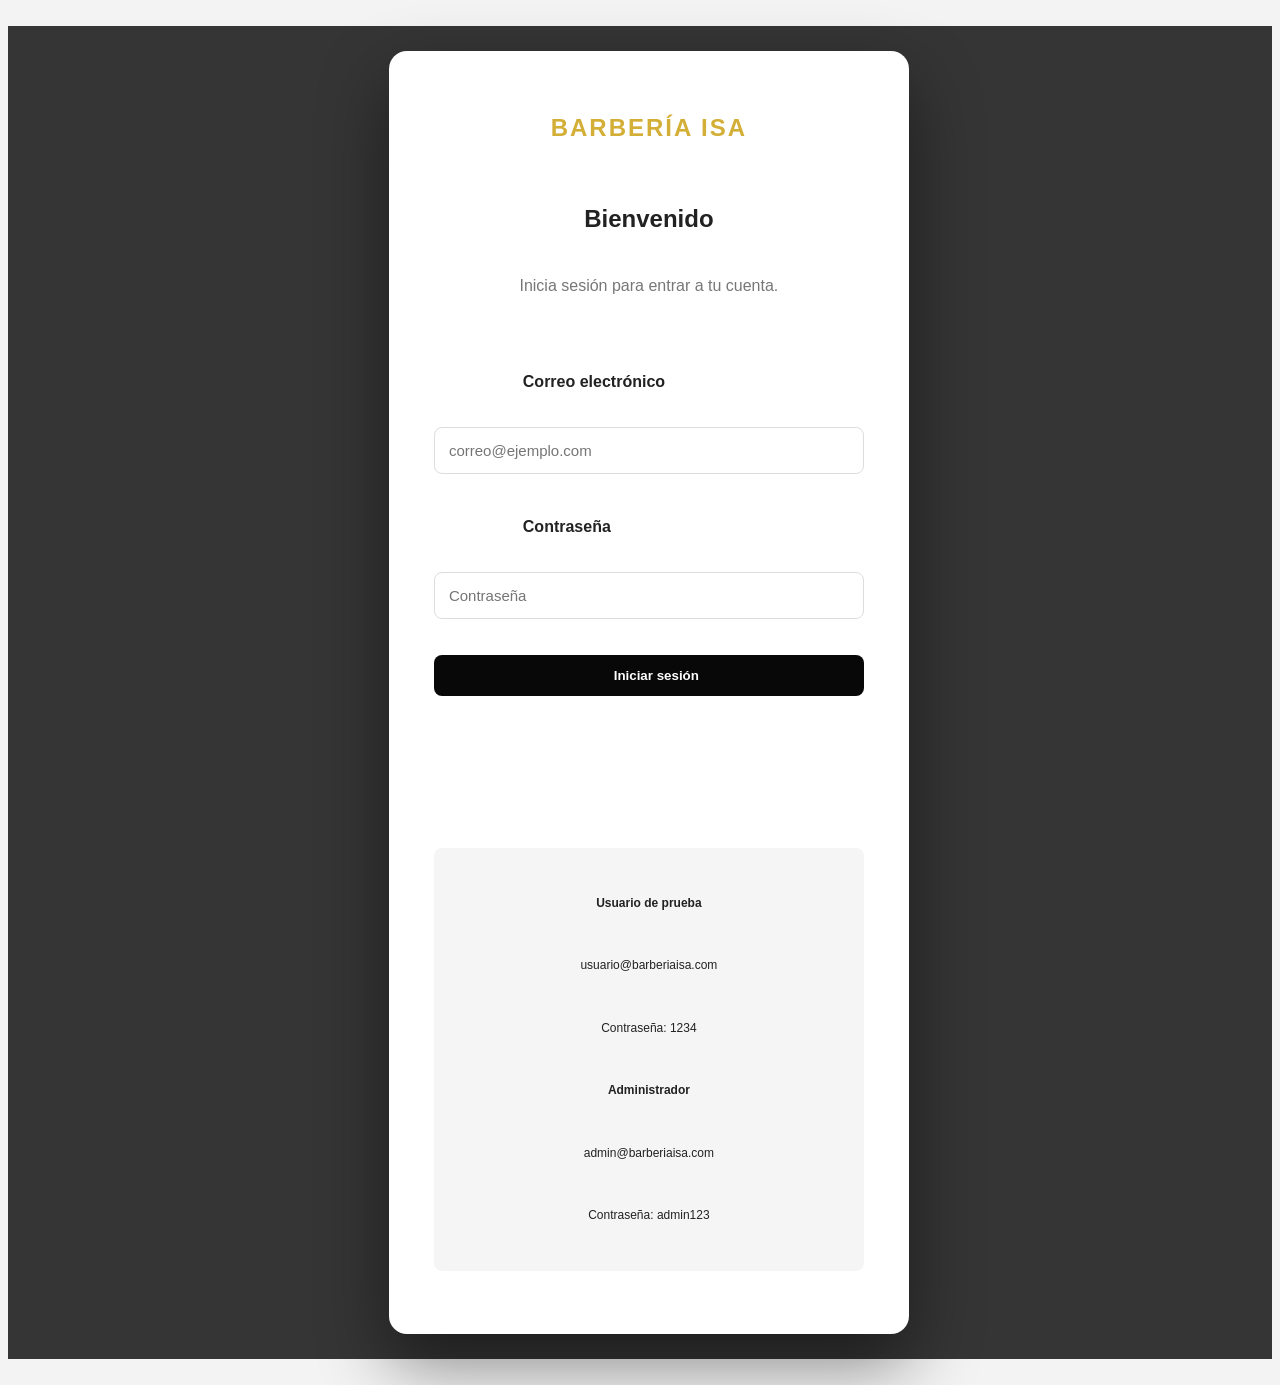
==== index.html @ 6cbc2462 "jala bien" ====
<!DOCTYPE html>

<html lang="es">

<head>

    <meta charset="UTF-8">

    <meta name="viewport" content="width=device-width, initial-scale=1.0">



    <!-- Fuentes elegantes de Google Fonts -->

    <link rel="preconnect" href="https://fonts.googleapis.com">

    <link rel="preconnect" href="https://fonts.gstatic.com" crossorigin>

    <link href="https://fonts.googleapis.com/css2?family=Cormorant+Garamond:wght@500;600;700&family=Montserrat:wght@400;500;600;700&display=swap" rel="stylesheet">



    <!-- Hoja de estilos -->

    <link rel="stylesheet" href="barberia.css">



    <title>Barbería Isa</title>

</head>



<body>



    <!-- =========================================================

         LOGIN

         Esta es la única pantalla visible antes de iniciar sesión.

         ========================================================= -->

    <section id="login" class="pantalla-login">



        <div class="login-box">



            <!-- Nombre de la barbería -->

            <div class="login-logo">BARBERÍA ISA</div>



            <h1>Bienvenido</h1>

            <p>Inicia sesión para entrar a tu cuenta.</p>



            <!-- Formulario utilizado por barber.js -->

            <form id="loginForm">



                <label for="loginCorreo">

                    Correo electrónico

                </label>



                <input

                    type="email"

                    id="loginCorreo"

                    placeholder="correo@ejemplo.com"

                    autocomplete="email"

                    required

                >



                <label for="loginPassword">

                    Contraseña

                </label>



                <input

                    type="password"

                    id="loginPassword"

                    placeholder="Contraseña"

                    autocomplete="current-password"

                    required

                >



                <button

                    type="submit"

                    class="btn-principal">

                    Iniciar sesión

                </button>



                <!-- Mensajes de error del login -->

                <p id="mensajeLogin" class="mensaje-login"></p>



            </form>



            <!-- Credenciales de demostración -->

            <div class="credenciales">



                <p><strong>Usuario de prueba</strong></p>

                <p>usuario@barberiaisa.com</p>

                <p>Contraseña: 1234</p>



                <p><strong>Administrador</strong></p>

                <p>admin@barberiaisa.com</p>

                <p>Contraseña: admin123</p>



            </div>



        </div>

    </section>





    <!-- =========================================================

         APLICACIÓN

         IMPORTANTE:

         Esta aplicación empieza oculta.

         barber.js decide qué interfaz mostrar.

         ========================================================= -->

    <div id="aplicacion" style="display:none;">





        <!-- =====================================================

             =====================================================

             INTERFAZ DEL USUARIO

             =====================================================

             Todo este bloque se oculta cuando entra el admin.

             ===================================================== -->

        <div id="interfazUsuario" style="display:none;">



            <!-- Menú exclusivo para usuarios -->

            <header class="header">



                <div class="logo">

                    <h1>Barbería <span>Isa</span></h1>

                </div>



                <!-- Botón del menú móvil -->

                <button

                    id="menuToggle"

                    class="menu-toggle"

                    type="button">

                    MENÚ

                </button>



                <nav id="menu">



                    <button

                        class="nav-btn"

                        data-pagina="inicio"

                        type="button">

                        Inicio

                    </button>



                    <button

                        class="nav-btn"

                        data-pagina="servicios"

                        type="button">

                        Servicios

                    </button>



                    <button

                        class="nav-btn"

                        data-pagina="barberos"

                        type="button">

                        Barberos

                    </button>



                    <button

                        class="nav-btn"

                        data-pagina="reservar"

                        type="button">

                        Reservar

                    </button>



                    <button

                        class="nav-btn"

                        data-pagina="misCitas"

                        type="button">

                        Mis citas

                    </button>



                    <button

                        class="nav-btn"

                        data-pagina="contacto"

                        type="button">

                        Contacto

                    </button>



                    <!-- Cierre de sesión del usuario -->

                    <button

                        id="cerrarSesion"

                        class="nav-btn cerrar"

                        type="button">

                        Cerrar sesión

                    </button>



                </nav>

            </header>





            <main>



                <!-- =================================================

                     INICIO DEL USUARIO

                     ================================================= -->

                <section

                    id="inicio"

                    class="pagina activa">



                    <div class="hero">



                        <div class="hero-text">



                            <p class="etiqueta">

                                BARBERÍA ISA

                            </p>



                            <h2>

                                Tu estilo.

                                <span>Tu esencia.</span>

                            </h2>



                            <p class="descripcion">

                                Descubre cortes modernos, clásicos y

                                servicios profesionales diseñados para ti.

                            </p>



                            <button

                                class="btn-principal"

                                data-pagina="servicios"

                                type="button">

                                Reservar mi cita

                            </button>



                        </div>





                        <div class="hero-image">



                            <img

                                src="https://images.unsplash.com/photo-1503951914875-452162b0f3f1?auto=format&fit=crop&w=900&q=80"

                                alt="Interior de Barbería Isa">



                        </div>



                    </div>





                    <!-- Beneficios -->

                    <div class="beneficios">



                        <article class="beneficio">

                            <h3>Profesionales</h3>

                            <p>

                                Barberos especializados en diferentes estilos.

                            </p>

                        </article>



                        <article class="beneficio">

                            <h3>Calidad</h3>

                            <p>

                                Atención cuidada en cada detalle.

                            </p>

                        </article>



                        <article class="beneficio">

                            <h3>Reserva fácil</h3>

                            <p>

                                Agenda tu cita en pocos pasos.

                            </p>

                        </article>



                    </div>





                    <!-- Promoción -->

                    <div class="banner">



                        <div>

                            <p class="etiqueta">

                                PROMOCIÓN

                            </p>



                            <h2>

                                Tu décimo corte es gratis

                            </h2>



                            <p>

                                Acumula tus visitas y recibe una recompensa.

                            </p>

                        </div>



                        <button

                            class="btn-dorado"

                            data-pagina="servicios"

                            type="button">

                            Ver servicios

                        </button>



                    </div>



                </section>





                <!-- =================================================

                     SERVICIOS DEL USUARIO

                     ================================================= -->

                <section

                    id="servicios"

                    class="pagina">



                    <div class="titulo-seccion">



                        <p class="etiqueta">

                            NUESTROS SERVICIOS

                        </p>



                        <h2>

                            Elige tu <span>servicio</span>

                        </h2>



                        <p>

                            Selecciona el servicio que deseas reservar.

                        </p>



                    </div>





                    <!-- El JS puede agregar servicios nuevos aquí -->

                    <div

                        id="serviciosUsuario"

                        class="servicios-grid">



                        <!-- Servicio inicial -->

                        <article class="servicio-card">



                            <img

                                src="https://images.unsplash.com/photo-1599351431202-1e0f0137899a?auto=format&fit=crop&w=700&q=80"

                                alt="Corte tradicional">



                            <div class="servicio-info">



                                <p class="categoria">

                                    CORTE

                                </p>



                                <h3>

                                    Corte tradicional

                                </h3>



                                <p>

                                    Corte clásico, moderno y personalizado.

                                </p>



                                <div class="servicio-bottom">



                                    <strong>

                                        $150 MXN

                                    </strong>



                                    <button

                                        class="elegir-servicio"

                                        data-servicio="Corte tradicional"

                                        data-precio="150"

                                        type="button">

                                        Elegir

                                    </button>



                                </div>



                            </div>

                        </article>





                        <!-- Servicio inicial 2 -->

                        <article class="servicio-card">



                            <img

                                src="https://images.unsplash.com/photo-1622286342621-4bd786c2447c?auto=format&fit=crop&w=700&q=80"

                                alt="Corte y barba">



                            <div class="servicio-info">



                                <p class="categoria">

                                    COMBO

                                </p>



                                <h3>

                                    Corte + barba

                                </h3>



                                <p>

                                    Corte de cabello acompañado de arreglo de barba.

                                </p>



                                <div class="servicio-bottom">



                                    <strong>

                                        $220 MXN

                                    </strong>



                                    <button

                                        class="elegir-servicio"

                                        data-servicio="Corte + barba"

                                        data-precio="220"

                                        type="button">

                                        Elegir

                                    </button>



                                </div>



                            </div>

                        </article>





                        <!-- Servicio inicial 3 -->

                        <article class="servicio-card">



                            <img

                                src="https://images.unsplash.com/photo-1621605815971-fbc98d665033?auto=format&fit=crop&w=700&q=80"

                                alt="Arreglo de barba">



                            <div class="servicio-info">



                                <p class="categoria">

                                    BARBA

                                </p>



                                <h3>

                                    Arreglo de barba

                                </h3>



                                <p>

                                    Perfilado y cuidado de barba profesional.

                                </p>



                                <div class="servicio-bottom">



                                    <strong>

                                        $100 MXN

                                    </strong>



                                    <button

                                        class="elegir-servicio"

                                        data-servicio="Arreglo de barba"

                                        data-precio="100"

                                        type="button">

                                        Elegir

                                    </button>



                                </div>



                            </div>

                        </article>



                    </div>



                </section>





                <!-- =================================================

                     BARBEROS DEL USUARIO

                     ================================================= -->

                <section

                    id="barberos"

                    class="pagina">



                    <div class="titulo-seccion">



                        <p class="etiqueta">

                            NUESTRO EQUIPO

                        </p>



                        <h2>

                            Conoce a nuestros <span>barberos</span>

                        </h2>



                        <p>

                            Selecciona un barbero para tu próxima cita.

                        </p>



                    </div>



                    <!-- barber.js genera las tarjetas -->

                    <div

                        id="barberosUsuario"

                        class="servicios-grid">

                    </div>



                </section>





                <!-- =================================================

                     RESERVAR

                     ================================================= -->

                <section

                    id="reservar"

                    class="pagina">



                    <div class="titulo-seccion">



                        <p class="etiqueta">

                            RESERVACIÓN

                        </p>



                        <h2>

                            Agenda tu <span>cita</span>

                        </h2>



                        <p>

                            Selecciona fecha y hora para tu cita.

                        </p>



                    </div>





                    <div class="reserva-contenedor">



                        <!-- Resumen de selección -->

                        <div class="resumen-reserva">



                            <h3>

                                Resumen de tu cita

                            </h3>



                            <p>

                                <strong>Servicio:</strong>

                                <span id="resumenServicio">

                                    No seleccionado

                                </span>

                            </p>



                            <p>

                                <strong>Precio:</strong>

                                $<span id="resumenPrecio">0</span> MXN

                            </p>



                            <p>

                                <strong>Barbero:</strong>

                                <span id="resumenBarbero">

                                    No seleccionado

                                </span>

                            </p>



                        </div>





                        <!-- Formulario de reserva -->

                        <form

                            id="reservaForm"

                            class="formulario formulario-reserva">



                            <div class="campo-formulario">



                                <label for="fechaCita">

                                    Fecha de la cita

                                </label>



                                <!-- El navegador muestra un calendario -->

                                <input

                                    type="date"

                                    id="fechaCita"

                                    required>



                            </div>





                            <div class="campo-formulario">



                                <label for="horaCita">

                                    Hora de la cita

                                </label>



                                <input

                                    type="time"

                                    id="horaCita"

                                    required>



                            </div>





                            <button

                                type="submit"

                                class="btn-principal">

                                Confirmar cita

                            </button>



                        </form>



                    </div>



                </section>





                <!-- =================================================

                     MIS CITAS

                     ================================================= -->

                <section

                    id="misCitas"

                    class="pagina">



                    <div class="titulo-seccion">



                        <p class="etiqueta">

                            MIS RESERVACIONES

                        </p>



                        <h2>

                            Mis <span>citas</span>

                        </h2>



                        <p>

                            Aquí puedes consultar tus reservaciones.

                        </p>



                    </div>



                    <div id="listaCitasUsuario">

                        <!-- Las citas se crean con JavaScript -->

                    </div>



                </section>





                <!-- =================================================

                     CONTACTO

                     ================================================= -->

                <section

                    id="contacto"

                    class="pagina">



                    <div class="titulo-seccion">



                        <p class="etiqueta">

                            CONTACTO

                        </p>



                        <h2>

                            Estamos para <span>ayudarte</span>

                        </h2>



                    </div>





                    <div class="contacto-contenedor">



                        <div class="contacto-info">



                            <h3>

                                Barbería Isa

                            </h3>



                            <p>

                                Atención profesional y personalizada.

                            </p>



                            <p>

                                Horario: lunes a sábado, 9:00 a 20:00.

                            </p>



                        </div>





                        <!-- Formulario de contacto -->

                        <form

                            id="contactoForm"

                            class="formulario">



                            <label for="nombreContacto">

                                Nombre

                            </label>



                            <input

                                type="text"

                                id="nombreContacto"

                                required>





                            <label for="correoContacto">

                                Correo electrónico

                            </label>



                            <input

                                type="email"

                                id="correoContacto"

                                required>





                            <label for="mensajeContacto">

                                Mensaje

                            </label>



                            <textarea

                                id="mensajeContacto"

                                rows="5"

                                required></textarea>





                            <button

                                type="submit"

                                class="btn-principal">

                                Enviar mensaje

                            </button>



                        </form>



                    </div>



                </section>



            </main>





            <!-- Pie de página del usuario -->

            <footer>

                <p>Barbería Isa</p>

                <p>Todos los derechos reservados.</p>

            </footer>



        </div>

        <!-- FIN DE INTERFAZ USUARIO -->





        <!-- =====================================================

             =====================================================

             INTERFAZ DEL ADMINISTRADOR

             =====================================================

             ESTA ES OTRA INTERFAZ COMPLETAMENTE SEPARADA.

             No contiene Inicio, Servicios de usuario, Reservar,

             Mis citas ni Contacto.

             ===================================================== -->

        <div

            id="interfazAdmin"

            style="display:none;">



            <!-- Encabezado exclusivo del administrador -->

            <header class="header admin-header">



                <div class="logo">



                    <h1>

                        Barbería <span>Isa</span>

                    </h1>



                    <small>

                        PANEL ADMINISTRATIVO

                    </small>



                </div>





                <!-- Menú exclusivo del admin -->

                <nav id="menuAdmin">



                    <button

                        class="nav-btn"

                        data-pagina="admin"

                        type="button">

                        Panel

                    </button>



                    <button

                        class="nav-btn"

                        data-pagina="adminCitas"

                        type="button">

                        Citas

                    </button>



                    <button

                        class="nav-btn"

                        data-pagina="adminServicios"

                        type="button">

                        Servicios

                    </button>



                    <button

                        class="nav-btn"

                        data-pagina="adminBarberos"

                        type="button">

                        Barberos

                    </button>



                    <button

                        class="nav-btn"

                        data-pagina="adminInventario"

                        type="button">

                        Inventario

                    </button>



                    <button

                        id="cerrarSesionAdmin"

                        class="nav-btn cerrar"

                        type="button">

                        Cerrar sesión

                    </button>



                </nav>



            </header>





            <main>



                <!-- =================================================

                     PANEL PRINCIPAL ADMIN

                     ================================================= -->

                <section

                    id="admin"

                    class="pagina activa pagina-admin">



                    <div class="titulo-seccion">



                        <p class="etiqueta">

                            ADMINISTRADOR

                        </p>



                        <h2>

                            Panel de <span>control</span>

                        </h2>



                        <p>

                            Administra toda la barbería desde un solo lugar.

                        </p>



                    </div>





                    <!-- Estadísticas -->

                    <div class="beneficios">



                        <article class="beneficio">

                            <h3>Citas</h3>

                            <p id="totalCitas">0</p>

                        </article>



                        <article class="beneficio">

                            <h3>Barberos</h3>

                            <p id="totalBarberos">0</p>

                        </article>



                        <article class="beneficio">

                            <h3>Productos</h3>

                            <p id="totalProductos">0</p>

                        </article>



                        <article class="beneficio">

                            <h3>Servicios</h3>

                            <p id="totalServicios">0</p>

                        </article>



                    </div>



                </section>





                <!-- =================================================

                     CALENDARIO Y CITAS ADMIN

                     ================================================= -->

                <section

                    id="adminCitas"

                    class="pagina pagina-admin">



                    <div class="titulo-seccion">



                        <p class="etiqueta">

                            ADMINISTRADOR

                        </p>



                        <h2>

                            Calendario de <span>citas</span>

                        </h2>



                        <p>

                            Consulta y administra las reservaciones.

                        </p>



                    </div>





                    <!-- Calendario -->

                    <div class="admin-card calendario-card">



                        <div class="calendario-header">



                            <button

                                id="mesAnterior"

                                class="admin-action"

                                type="button">

                                Anterior

                            </button>



                            <h3 id="tituloCalendario">

                                Calendario

                            </h3>



                            <button

                                id="mesSiguiente"

                                class="admin-action"

                                type="button">

                                Siguiente

                            </button>



                        </div>



                        <!-- barber.js construye los días -->

                        <div

                            id="calendarioAdmin"

                            class="calendario-grid">

                        </div>



                    </div>





                    <!-- Tabla de citas -->

                    <div class="admin-card">



                        <h3>

                            Lista de citas

                        </h3>



                        <div id="tablaCitas">

                            <!-- JavaScript genera la tabla -->

                        </div>



                    </div>



                </section>





                <!-- =================================================

                     SERVICIOS Y PRECIOS ADMIN

                     ================================================= -->

                <section

                    id="adminServicios"

                    class="pagina pagina-admin">



                    <div class="titulo-seccion">



                        <p class="etiqueta">

                            ADMINISTRADOR

                        </p>



                        <h2>

                            Gestionar <span>servicios</span>

                        </h2>



                        <p>

                            Agrega servicios y cambia sus precios.

                        </p>



                    </div>





                    <!-- Formulario para crear servicio -->

                    <div class="admin-card">



                        <h3>

                            Agregar nuevo servicio

                        </h3>



                        <form

                            id="agregarServicio"

                            class="formulario">



                            <div class="campo-formulario">



                                <label for="nombreServicio">

                                    Nombre del servicio

                                </label>



                                <input

                                    type="text"

                                    id="nombreServicio"

                                    placeholder="Ej. Corte premium"

                                    required>



                            </div>





                            <div class="campo-formulario">



                                <label for="categoriaServicio">

                                    Categoría

                                </label>



                                <input

                                    type="text"

                                    id="categoriaServicio"

                                    placeholder="Ej. Corte"

                                    required>



                            </div>





                            <div class="campo-formulario">



                                <label for="precioServicio">

                                    Precio en MXN

                                </label>



                                <input

                                    type="number"

                                    id="precioServicio"

                                    min="0"

                                    step="1"

                                    placeholder="150"

                                    required>



                            </div>





                            <div class="campo-formulario">



                                <label for="descripcionServicio">

                                    Descripción

                                </label>



                                <textarea

                                    id="descripcionServicio"

                                    rows="4"

                                    placeholder="Descripción del servicio..."

                                    required></textarea>



                            </div>





                            <button

                                type="submit"

                                class="btn-principal">

                                Agregar servicio

                            </button>



                        </form>



                    </div>





                    <!-- Lista editable de servicios -->

                    <div class="admin-card">



                        <h3>

                            Servicios actuales

                        </h3>



                        <div id="listaServiciosAdmin">

                            <!-- JS muestra editar precio y eliminar -->

                        </div>



                    </div>



                </section>





                <!-- =================================================

                     BARBEROS ADMIN

                     ================================================= -->

                <section

                    id="adminBarberos"

                    class="pagina pagina-admin">



                    <div class="titulo-seccion">



                        <p class="etiqueta">

                            ADMINISTRADOR

                        </p>



                        <h2>

                            Gestionar <span>barberos</span>

                        </h2>



                    </div>





                    <div class="admin-card">



                        <h3>

                            Agregar barbero

                        </h3>



                        <form

                            id="agregarBarbero"

                            class="formulario">



                            <div class="campo-formulario">



                                <label for="nombreBarbero">

                                    Nombre

                                </label>



                                <input

                                    type="text"

                                    id="nombreBarbero"

                                    placeholder="Nombre del barbero"

                                    required>



                            </div>





                            <div class="campo-formulario">



                                <label for="especialidadBarbero">

                                    Especialidad

                                </label>



                                <input

                                    type="text"

                                    id="especialidadBarbero"

                                    placeholder="Ej. Fade y barba"

                                    required>



                            </div>





                            <button

                                type="submit"

                                class="btn-principal">

                                Agregar barbero

                            </button>



                        </form>



                    </div>





                    <div class="admin-card">



                        <h3>

                            Barberos actuales

                        </h3>



                        <div id="listaBarberosAdmin">

                            <!-- JS genera los barberos -->

                        </div>



                    </div>



                </section>





                <!-- =================================================

                     INVENTARIO ADMIN

                     ================================================= -->

                <section

                    id="adminInventario"

                    class="pagina pagina-admin">



                    <div class="titulo-seccion">



                        <p class="etiqueta">

                            ADMINISTRADOR

                        </p>



                        <h2>

                            Gestionar <span>inventario</span>

                        </h2>



                    </div>





                    <div class="admin-card">



                        <h3>

                            Agregar producto

                        </h3>



                        <form

                            id="agregarProducto"

                            class="formulario">



                            <div class="campo-formulario">



                                <label for="nombreProducto">

                                    Nombre del producto

                                </label>



                                <input

                                    type="text"

                                    id="nombreProducto"

                                    placeholder="Ej. Cera para cabello"

                                    required>



                            </div>





                            <div class="campo-formulario">



                                <label for="cantidadProducto">

                                    Cantidad

                                </label>



                                <input

                                    type="number"

                                    id="cantidadProducto"

                                    min="1"

                                    placeholder="10"

                                    required>



                            </div>





                            <button

                                type="submit"

                                class="btn-principal">

                                Agregar producto

                            </button>



                        </form>



                    </div>





                    <div class="admin-card">



                        <h3>

                            Inventario actual

                        </h3>



                        <div id="inventario">

                            <!-- JS genera los productos -->

                        </div>



                    </div>



                </section>



            </main>





            <!-- Pie de página exclusivo del admin -->

            <footer>

                <p>Barbería Isa | Panel administrativo</p>

            </footer>



        </div>

        <!-- FIN DE INTERFAZ ADMIN -->



    </div>





    <!-- =========================================================

         JAVASCRIPT

         Se carga al final para que todos los elementos existan.

         ========================================================= -->

    <script src="barber.js"></script>



</body>

</html>
---- barberia.css ----
```css
/* =========================================================
   CONFIGURACIÓN GENERAL
   ========================================================= */

/* Hace que todos los elementos respeten correctamente su tamaño */
* {
    box-sizing: border-box;
    margin: 0;
    padding: 0;
}

/* Variables que contienen los colores principales */
:root {
    --negro: #080808;
    --negro2: #151515;
    --dorado: #d4af37;
    --dorado-claro: #f0cf65;
    --blanco: #ffffff;
    --gris: #777777;
    --fondo: #f3f3f3;
    --verde: #218838;
    --rojo: #c82333;
}

/* Permite desplazamiento suave */
html {
    scroll-behavior: smooth;
}

/* Configuración general de la página */
body {
    font-family: Arial, sans-serif;
    background: var(--fondo);
    color: #222222;
    min-height: 100vh;
}


/* =========================================================
   LOGIN
   ========================================================= */

/* Ocupa toda la pantalla */
.pantalla-login {
    min-height: 100vh;

    display: flex;
    align-items: center;
    justify-content: center;

    padding: 25px;

    background:
        linear-gradient(
            rgba(0, 0, 0, .78),
            rgba(0, 0, 0, .78)
        ),
        url("https://images.unsplash.com/photo-1503951914875-452162b0f3f1?auto=format&fit=crop&w=1600&q=80");

    background-size: cover;
    background-position: center;
}

/* Tarjeta del formulario */
.login-box {
    width: 100%;
    max-width: 430px;

    background: #ffffff;

    padding: 45px;

    border-radius: 18px;

    text-align: center;

    box-shadow: 0 30px 70px rgba(0, 0, 0, .45);

    animation: aparecer .5s ease;
}

/* Nombre dentro del login */
.login-logo {
    color: var(--dorado);

    font-size: 24px;

    font-weight: bold;

    letter-spacing: 2px;

    margin-bottom: 25px;
}

/* Título del login */
.login-box h1 {
    margin-bottom: 10px;
}

/* Texto secundario */
.login-box > p {
    color: var(--gris);

    margin-bottom: 25px;
}

/* Formulario del login */
.login-box form {
    display: flex;

    flex-direction: column;

    text-align: left;

    gap: 9px;
}

/* Etiquetas */
.login-box label {
    font-weight: bold;

    margin-top: 8px;
}

/* Campos de texto */
.login-box input {
    padding: 14px;

    border: 1px solid #dddddd;

    border-radius: 8px;

    outline: none;

    font-size: 15px;
}

/* Campo seleccionado */
.login-box input:focus {
    border-color: var(--dorado);

    box-shadow: 0 0 0 3px rgba(212, 175, 55, .12);
}

/* Mensaje de error */
.mensaje-login {
    min-height: 20px;

    color: var(--rojo);

    text-align: center;

    margin-top: 10px;
}

/* Datos de prueba */
.credenciales {
    margin-top: 25px;

    padding: 15px;

    background: #f5f5f5;

    border-radius: 8px;

    font-size: 12px;

    line-height: 1.6;
}


/* =========================================================
   APLICACIÓN
   ========================================================= */

/* Oculta toda la aplicación mientras no haya sesión */
#aplicacion {
    display: none;
}


/* =========================================================
   ENCABEZADO
   ========================================================= */

/* Encabezado principal */
.header {
    background: rgba(8, 8, 8, .97);

    color: white;

    padding: 18px 6%;

    display: flex;

    align-items: center;

    justify-content: space-between;

    position: sticky;

    top: 0;

    z-index: 1000;

    box-shadow: 0 5px 25px rgba(0, 0, 0, .25);
}

/* Nombre de la barbería */
.logo h1 {
    font-size: 22px;
}

/* Color dorado del nombre */
.logo span {
    color: var(--dorado);
}

/* Menú */
nav {
    display: flex;

    gap: 5px;
}

/* Botones del menú */
.nav-btn {
    border: none;

    background: transparent;

    color: white;

    padding: 10px 15px;

    border-radius: 7px;

    cursor: pointer;

    transition: .3s;
}

/* Efecto de los botones */
.nav-btn:hover,
.nav-btn.activo {
    color: var(--dorado);

    background: rgba(212, 175, 55, .12);
}

/* Botón cerrar sesión */
.nav-btn.cerrar {
    color: #ff7777;
}

/* Botón para celulares */
.menu-toggle {
    display: none;

    background: transparent;

    border: 1px solid #555555;

    color: white;

    padding: 8px 12px;

    cursor: pointer;

    border-radius: 6px;
}


/* =========================================================
   CONTENIDO
   ========================================================= */

/* Contenedor principal */
main {
    width: 100%;

    max-width: 1250px;

    margin: auto;

    padding: 45px 25px;

    min-height: calc(100vh - 100px);
}

/* Secciones */
.pagina {
    display: none;

    background: white;

    padding: 50px;

    border-radius: 20px;

    box-shadow: 0 10px 40px rgba(0, 0, 0, .07);
}

/* Sección actualmente visible */
.pagina.activa {
    display: block;

    animation: aparecer .45s ease;
}

/* Animación de entrada */
@keyframes aparecer {

    from {
        opacity: 0;

        transform: translateY(15px);
    }

    to {
        opacity: 1;

        transform: translateY(0);
    }
}


/* =========================================================
   HERO
   ========================================================= */

/* Zona principal */
.hero {
    min-height: 500px;

    display: grid;

    grid-template-columns: 1fr 1fr;

    align-items: center;

    gap: 50px;
}

/* Texto pequeño */
.etiqueta {
    color: var(--dorado);

    letter-spacing: 3px;

    font-size: 12px;

    font-weight: bold;

    margin-bottom: 15px;
}

/* Título principal */
.hero h2 {
    font-size: clamp(45px, 6vw, 75px);

    line-height: .95;

    margin-bottom: 25px;
}

/* Texto dorado */
.hero h2 span,
.titulo-seccion span,
.admin-header span {
    color: var(--dorado);
}

/* Descripción */
.descripcion {
    color: var(--gris);

    max-width: 550px;

    line-height: 1.8;

    margin-bottom: 30px;
}

/* Imagen */
.hero-image {
    height: 420px;

    border-radius: 20px;

    overflow: hidden;

    box-shadow: 0 25px 50px rgba(0, 0, 0, .25);
}

/* Imagen interna */
.hero-image img {
    width: 100%;

    height: 100%;

    object-fit: cover;

    transition: .6s;
}

/* Animación de imagen */
.hero-image:hover img {
    transform: scale(1.06);
}


/* =========================================================
   BOTONES
   ========================================================= */

/* Estilo general */
.btn-principal,
.btn-dorado {
    border: none;

    padding: 13px 22px;

    border-radius: 8px;

    cursor: pointer;

    font-weight: bold;

    transition: .3s;
}

/* Botón negro */
.btn-principal {
    background: var(--negro);

    color: white;
}

/* Efecto del botón negro */
.btn-principal:hover {
    background: var(--dorado);

    color: #111111;

    transform: translateY(-3px);
}

/* Botón dorado */
.btn-dorado {
    background: var(--dorado);

    color: #111111;
}

/* Efecto del botón dorado */
.btn-dorado:hover {
    background: var(--dorado-claro);

    transform: translateY(-3px);
}


/* =========================================================
   BENEFICIOS
   ========================================================= */

/* Grid de beneficios */
.beneficios {
    display: grid;

    grid-template-columns: repeat(3, 1fr);

    gap: 20px;

    margin-top: 35px;
}

/* Tarjeta */
.beneficio {
    padding: 25px;

    background: #f8f8f8;

    border-radius: 15px;

    transition: .3s;
}

/* Animación */
.beneficio:hover {
    transform: translateY(-8px);

    box-shadow: 0 15px 35px rgba(0, 0, 0, .08);
}

/* Título */
.beneficio h3 {
    margin-bottom: 10px;
}

/* Texto */
.beneficio p {
    color: var(--gris);

    line-height: 1.5;
}


/* =========================================================
   BANNER
   ========================================================= */

/* Promoción */
.banner {
    margin-top: 35px;

    padding: 30px;

    border-radius: 15px;

    background: var(--negro);

    color: white;

    display: flex;

    align-items: center;

    justify-content: space-between;

    gap: 20px;
}

/* Texto del banner */
.banner p:last-child {
    color: #aaaaaa;

    margin-top: 8px;
}


/* =========================================================
   TÍTULOS
   ========================================================= */

/* Encabezado de secciones */
.titulo-seccion {
    text-align: center;

    margin-bottom: 40px;
}

/* Título */
.titulo-seccion h2 {
    font-size: 45px;

    margin-bottom: 12px;
}

/* Descripción */
.titulo-seccion p:last-child {
    color: var(--gris);
}


/* =========================================================
   SERVICIOS
   ========================================================= */

/* Grid de servicios */
.servicios-grid {
    display: grid;

    grid-template-columns: repeat(3, 1fr);

    gap: 25px;
}

/* Tarjeta de servicio */
.servicio-card {
    background: white;

    border: 1px solid #e5e5e5;

    border-radius: 15px;

    overflow: hidden;

    transition: .3s;
}

/* Efecto al pasar el mouse */
.servicio-card:hover {
    transform: translateY(-10px);

    box-shadow: 0 20px 45px rgba(0, 0, 0, .12);

    border-color: var(--dorado);
}

/* Imagen */
.servicio-card img {
    width: 100%;

    height: 220px;

    object-fit: cover;
}

/* Información */
.servicio-info {
    padding: 25px;
}

/* Categoría */
.categoria {
    color: var(--dorado);

    font-size: 11px;

    font-weight: bold;

    letter-spacing: 2px;
}

/* Título */
.servicio-info h3 {
    margin: 10px 0;
}

/* Descripción */
.servicio-info p {
    color: var(--gris);

    line-height: 1.5;

    min-height: 50px;
}

/* Precio y botón */
.servicio-bottom {
    margin-top: 20px;

    display: flex;

    justify-content: space-between;

    align-items: center;
}

/* Precio */
.servicio-bottom strong {
    font-size: 24px;
}

/* Botón */
.servicio-bottom button,
.barbero-card button {
    border: none;

    background: var(--negro);

    color: white;

    padding: 10px 16px;

    border-radius: 7px;

    cursor: pointer;

    transition: .3s;
}

/* Efecto */
.servicio-bottom button:hover,
.barbero-card button:hover {
    background: var(--dorado);

    color: #111111;
}


/* =========================================================
   BARBEROS
   ========================================================= */

/* Contenedor de barberos */
.barberos-grid {
    display: grid;

    grid-template-columns: repeat(3, 1fr);

    gap: 25px;
}

/* Tarjeta */
.barbero-card {
    text-align: center;

    background: #f8f8f8;

    padding-bottom: 25px;

    border-radius: 15px;

    overflow: hidden;

    transition: .3s;
}

/* Animación */
.barbero-card:hover {
    transform: translateY(-8px);

    box-shadow: 0 15px 35px rgba(0, 0, 0, .1);
}

/* Imagen */
.barbero-card img {
    width: 100%;

    height: 280px;

    object-fit: cover;
}

/* Nombre */
.barbero-card h3 {
    margin: 20px 0 8px;
}

/* Descripción */
.barbero-card p {
    color: var(--gris);

    padding: 0 15px 20px;
}


/* =========================================================
   RESERVA
   ========================================================= */

/* Contenedor */
.reserva-box {
    max-width: 800px;

    margin: auto;

    display: grid;

    grid-template-columns: 1fr 1fr;

    gap: 30px;
}

/* Resumen */
.resumen-reserva {
    background: var(--negro);

    color: white;

    padding: 30px;

    border-radius: 15px;
}

/* Título */
.resumen-reserva h3 {
    color: var(--dorado);

    margin-bottom: 25px;
}

/* Datos */
.resumen-reserva p {
    margin: 18px 0;

    color: #cccccc;
}

/* Datos seleccionados */
.resumen-reserva strong {
    color: white;
}

/* Formulario */
.reserva-box form {
    display: flex;

    flex-direction: column;

    gap: 10px;
}

/* Campos */
.reserva-box input,
.reserva-box select {
    padding: 14px;

    border: 1px solid #dddddd;

    border-radius: 8px;

    outline: none;
}


/* =========================================================
   CITAS
   ========================================================= */

/* Tarjeta de cita */
.cita-card {
    padding: 20px;

    border: 1px solid #dddddd;

    border-left: 5px solid var(--dorado);

    border-radius: 10px;

    margin-bottom: 15px;

    display: flex;

    justify-content: space-between;

    align-items: center;

    gap: 20px;
}

/* Estado */
.estado {
    padding: 6px 10px;

    border-radius: 20px;

    font-size: 12px;

    background: #fff1bd;

    color: #765d00;
}


/* =========================================================
   CONTACTO
   ========================================================= */

/* Distribución */
.contacto-grid {
    display: grid;

    grid-template-columns: 1fr 1fr;

    gap: 40px;
}

/* Información */
.contacto-info {
    background: var(--negro);

    color: white;

    padding: 35px;

    border-radius: 15px;
}

/* Título */
.contacto-info h3 {
    color: var(--dorado);

    font-size: 28px;

    margin-bottom: 25px;
}

/* Datos */
.contacto-info p {
    margin: 18px 0;

    color: #cccccc;
}

/* Formulario */
.contacto-grid form {
    display: flex;

    flex-direction: column;

    gap: 10px;
}

/* Campos */
.contacto-grid input,
.contacto-grid textarea {
    padding: 14px;

    border: 1px solid #dddddd;

    border-radius: 8px;

    font-family: inherit;

    outline: none;
}

/* Área de mensaje */
.contacto-grid textarea {
    min-height: 150px;

    resize: vertical;
}


/* =========================================================
   ADMINISTRADOR
   ========================================================= */

/* Encabezado */
.admin-header {
    margin-bottom: 30px;
}

/* Título */
.admin-header h2 {
    font-size: 40px;
}

/* Estadísticas */
.stats {
    display: grid;

    grid-template-columns: repeat(4, 1fr);

    gap: 20px;

    margin-bottom: 35px;
}

/* Tarjeta de estadística */
.stat {
    padding: 25px;

    background: var(--negro);

    color: white;

    border-radius: 15px;
}

/* Número */
.stat strong {
    display: block;

    font-size: 35px;

    color: var(--dorado);

    margin-bottom: 8px;
}

/* Texto */
.stat p {
    color: #aaaaaa;
}

/* Sección */
.admin-section {
    padding: 25px;

    border: 1px solid #dddddd;

    border-radius: 15px;

    margin-bottom: 25px;
}

/* Encabezado */
.admin-title {
    display: flex;

    align-items: center;

    justify-content: space-between;

    margin-bottom: 20px;
}

/* Tabla */
.admin-table {
    width: 100%;

    border-collapse: collapse;
}

/* Celdas */
.admin-table th,
.admin-table td {
    padding: 13px;

    border-bottom: 1px solid #dddddd;

    text-align: left;
}

/* Encabezados */
.admin-table th {
    background: #f5f5f5;
}

/* Botones */
.admin-action {
    border: none;

    padding: 7px 10px;

    border-radius: 5px;

    cursor: pointer;
}

/* Confirmar */
.confirmar {
    background: var(--verde);

    color: white;
}

/* Cancelar */
.cancelar {
    background: var(--rojo);

    color: white;
}

/* Producto */
.producto {
    display: flex;

    justify-content: space-between;

    align-items: center;

    padding: 15px;

    border-bottom: 1px solid #dddddd;
}

/* Precio */
.producto strong {
    color: var(--dorado);
}


/* =========================================================
   FOOTER
   ========================================================= */

footer {
    text-align: center;

    padding: 35px;

    background: var(--negro);

    color: white;
}

/* Título */
footer h3 {
    margin-bottom: 8px;
}

/* Color dorado */
footer h3 span {
    color: var(--dorado);
}

/* Texto */
footer p {
    color: #aaaaaa;

    margin-bottom: 12px;
}


/* =========================================================
   RESPONSIVE
   ========================================================= */

@media (max-width: 850px) {

    /* Permite que el encabezado se adapte */
    .header {
        flex-wrap: wrap;
    }

    /* Muestra el botón del menú */
    .menu-toggle {
        display: block;
    }

    /* Oculta el menú inicialmente */
    nav {
        display: none;

        width: 100%;

        flex-direction: column;

        margin-top: 15px;
    }

    /* Muestra el menú cuando se activa */
    nav.mostrar {
        display: flex;
    }

    /* Cambia las columnas a una sola */
    .hero,
    .reserva-box,
    .contacto-grid {
        grid-template-columns: 1fr;
    }

    /* Cambia los grids a una columna */
    .beneficios,
    .servicios-grid,
    .barberos-grid {
        grid-template-columns: 1fr;
    }

    /* Reduce el tamaño de las estadísticas */
    .stats {
        grid-template-columns: repeat(2, 1fr);
    }

    /* Cambia el banner */
    .banner {
        flex-direction: column;

        text-align: center;
    }

    /* Reduce el espacio */
    .pagina {
        padding: 30px 20px;
    }

    /* Reduce la imagen */
    .hero-image {
        height: 300px;
    }
}


/* Ajustes para celulares pequeños */
@media (max-width: 500px) {

    /* Una estadística por fila */
    .stats {
        grid-template-columns: 1fr;
    }

    /* Reduce el formulario */
    .login-box {
        padding: 30px 20px;
    }

    /* Reduce títulos */
    .titulo-seccion h2 {
        font-size: 35px;
    }
}
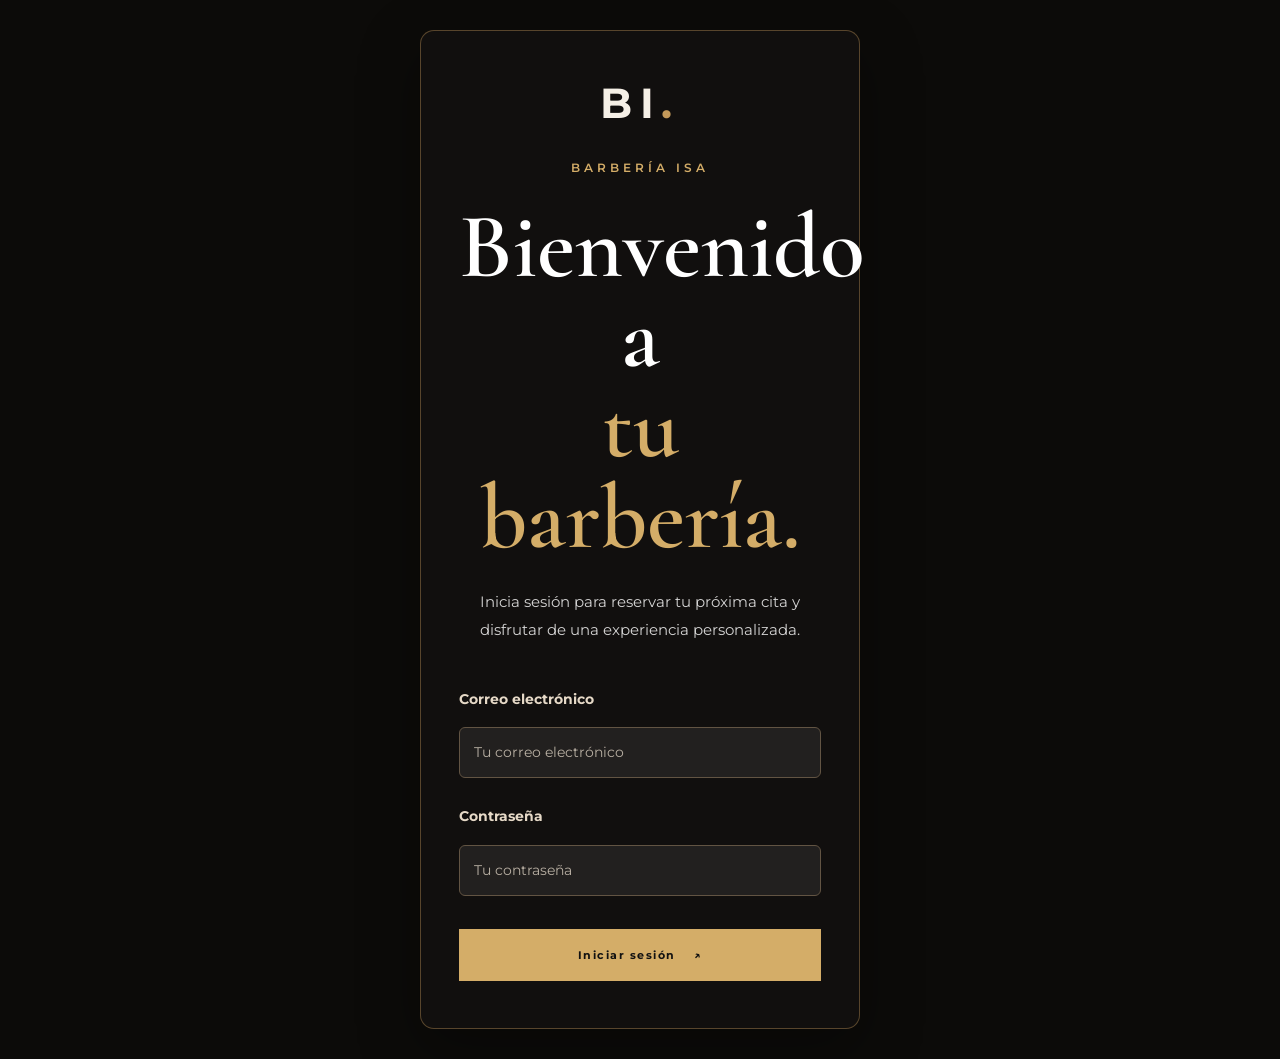
==== commit 6fa36b4d: "barberia isa" ====
--- a/index.html
+++ b/index.html
@@ -4,2441 +4,1491 @@
 
 <head>
 
-    <meta charset="UTF-8">
-
-    <meta name="viewport" content="width=device-width, initial-scale=1.0">
-
-
-
-    <!-- Fuentes elegantes de Google Fonts -->
-
-    <link rel="preconnect" href="https://fonts.googleapis.com">
-
-    <link rel="preconnect" href="https://fonts.gstatic.com" crossorigin>
-
-    <link href="https://fonts.googleapis.com/css2?family=Cormorant+Garamond:wght@500;600;700&family=Montserrat:wght@400;500;600;700&display=swap" rel="stylesheet">
-
-
-
-    <!-- Hoja de estilos -->
-
-    <link rel="stylesheet" href="barberia.css">
-
-
-
-    <title>Barbería Isa</title>
+    <meta charset="UTF-8">
+
+    <meta name="viewport" content="width=device-width, initial-scale=1.0">
+
+    <link rel="preconnect" href="https://fonts.googleapis.com">
+
+    <link rel="preconnect" href="https://fonts.gstatic.com" crossorigin>
+
+    <link href="https://fonts.googleapis.com/css2?family=Cormorant+Garamond:wght@500;600;700&family=Montserrat:wght@400;500;600;700&display=swap" rel="stylesheet">
+
+    <link rel="stylesheet" href="barberia.css">
+
+    <title>Barbería Isa</title>
 
 </head>
 
-
-
 <body>
 
-
-
-    <!-- =========================================================
-
-         LOGIN
-
-         Esta es la única pantalla visible antes de iniciar sesión.
-
-         ========================================================= -->
-
-    <section id="login" class="pantalla-login">
-
-
-
-        <div class="login-box">
-
-
-
-            <!-- Nombre de la barbería -->
-
-            <div class="login-logo">BARBERÍA ISA</div>
-
-
-
-            <h1>Bienvenido</h1>
-
-            <p>Inicia sesión para entrar a tu cuenta.</p>
-
-
-
-            <!-- Formulario utilizado por barber.js -->
-
-            <form id="loginForm">
-
-
-
-                <label for="loginCorreo">
-
-                    Correo electrónico
-
-                </label>
-
-
-
-                <input
-
-                    type="email"
-
-                    id="loginCorreo"
-
-                    placeholder="correo@ejemplo.com"
-
-                    autocomplete="email"
-
-                    required
-
-                >
-
-
-
-                <label for="loginPassword">
-
-                    Contraseña
-
-                </label>
-
-
-
-                <input
-
-                    type="password"
-
-                    id="loginPassword"
-
-                    placeholder="Contraseña"
-
-                    autocomplete="current-password"
-
-                    required
-
-                >
-
-
-
-                <button
-
-                    type="submit"
-
-                    class="btn-principal">
-
-                    Iniciar sesión
-
-                </button>
-
-
-
-                <!-- Mensajes de error del login -->
-
-                <p id="mensajeLogin" class="mensaje-login"></p>
-
-
-
-            </form>
-
-
-
-            <!-- Credenciales de demostración -->
-
-            <div class="credenciales">
-
-
-
-                <p><strong>Usuario de prueba</strong></p>
-
-                <p>usuario@barberiaisa.com</p>
-
-                <p>Contraseña: 1234</p>
-
-
-
-                <p><strong>Administrador</strong></p>
-
-                <p>admin@barberiaisa.com</p>
-
-                <p>Contraseña: admin123</p>
-
-
-
-            </div>
-
-
-
-        </div>
-
-    </section>
-
-
-
-
-
-    <!-- =========================================================
-
-         APLICACIÓN
-
-         IMPORTANTE:
-
-         Esta aplicación empieza oculta.
-
-         barber.js decide qué interfaz mostrar.
-
-         ========================================================= -->
-
-    <div id="aplicacion" style="display:none;">
-
-
-
-
-
-        <!-- =====================================================
-
-             =====================================================
-
-             INTERFAZ DEL USUARIO
-
-             =====================================================
-
-             Todo este bloque se oculta cuando entra el admin.
-
-             ===================================================== -->
-
-        <div id="interfazUsuario" style="display:none;">
-
-
-
-            <!-- Menú exclusivo para usuarios -->
-
-            <header class="header">
-
-
-
-                <div class="logo">
-
-                    <h1>Barbería <span>Isa</span></h1>
-
-                </div>
-
-
-
-                <!-- Botón del menú móvil -->
-
-                <button
-
-                    id="menuToggle"
-
-                    class="menu-toggle"
-
-                    type="button">
-
-                    MENÚ
-
-                </button>
-
-
-
-                <nav id="menu">
-
-
-
-                    <button
-
-                        class="nav-btn"
-
-                        data-pagina="inicio"
-
-                        type="button">
-
-                        Inicio
-
-                    </button>
-
-
-
-                    <button
-
-                        class="nav-btn"
-
-                        data-pagina="servicios"
-
-                        type="button">
-
-                        Servicios
-
-                    </button>
-
-
-
-                    <button
-
-                        class="nav-btn"
-
-                        data-pagina="barberos"
-
-                        type="button">
-
-                        Barberos
-
-                    </button>
-
-
-
-                    <button
-
-                        class="nav-btn"
-
-                        data-pagina="reservar"
-
-                        type="button">
-
-                        Reservar
-
-                    </button>
-
-
-
-                    <button
-
-                        class="nav-btn"
-
-                        data-pagina="misCitas"
-
-                        type="button">
-
-                        Mis citas
-
-                    </button>
-
-
-
-                    <button
-
-                        class="nav-btn"
-
-                        data-pagina="contacto"
-
-                        type="button">
-
-                        Contacto
-
-                    </button>
-
-
-
-                    <!-- Cierre de sesión del usuario -->
-
-                    <button
-
-                        id="cerrarSesion"
-
-                        class="nav-btn cerrar"
-
-                        type="button">
-
-                        Cerrar sesión
-
-                    </button>
-
-
-
-                </nav>
-
-            </header>
-
-
-
-
-
-            <main>
-
-
-
-                <!-- =================================================
-
-                     INICIO DEL USUARIO
-
-                     ================================================= -->
-
-                <section
-
-                    id="inicio"
-
-                    class="pagina activa">
-
-
-
-                    <div class="hero">
-
-
-
-                        <div class="hero-text">
-
-
-
-                            <p class="etiqueta">
-
-                                BARBERÍA ISA
-
-                            </p>
-
-
-
-                            <h2>
-
-                                Tu estilo.
-
-                                <span>Tu esencia.</span>
-
-                            </h2>
-
-
-
-                            <p class="descripcion">
-
-                                Descubre cortes modernos, clásicos y
-
-                                servicios profesionales diseñados para ti.
-
-                            </p>
-
-
-
-                            <button
-
-                                class="btn-principal"
-
-                                data-pagina="servicios"
-
-                                type="button">
-
-                                Reservar mi cita
-
-                            </button>
-
-
-
-                        </div>
-
-
-
-
-
-                        <div class="hero-image">
-
-
-
-                            <img
-
-                                src="https://images.unsplash.com/photo-1503951914875-452162b0f3f1?auto=format&fit=crop&w=900&q=80"
-
-                                alt="Interior de Barbería Isa">
-
-
-
-                        </div>
-
-
-
-                    </div>
-
-
-
-
-
-                    <!-- Beneficios -->
-
-                    <div class="beneficios">
-
-
-
-                        <article class="beneficio">
-
-                            <h3>Profesionales</h3>
-
-                            <p>
-
-                                Barberos especializados en diferentes estilos.
-
-                            </p>
-
-                        </article>
-
-
-
-                        <article class="beneficio">
-
-                            <h3>Calidad</h3>
-
-                            <p>
-
-                                Atención cuidada en cada detalle.
-
-                            </p>
-
-                        </article>
-
-
-
-                        <article class="beneficio">
-
-                            <h3>Reserva fácil</h3>
-
-                            <p>
-
-                                Agenda tu cita en pocos pasos.
-
-                            </p>
-
-                        </article>
-
-
-
-                    </div>
-
-
-
-
-
-                    <!-- Promoción -->
-
-                    <div class="banner">
-
-
-
-                        <div>
-
-                            <p class="etiqueta">
-
-                                PROMOCIÓN
-
-                            </p>
-
-
-
-                            <h2>
-
-                                Tu décimo corte es gratis
-
-                            </h2>
-
-
-
-                            <p>
-
-                                Acumula tus visitas y recibe una recompensa.
-
-                            </p>
-
-                        </div>
-
-
-
-                        <button
-
-                            class="btn-dorado"
-
-                            data-pagina="servicios"
-
-                            type="button">
-
-                            Ver servicios
-
-                        </button>
-
-
-
-                    </div>
-
-
-
-                </section>
-
-
-
-
-
-                <!-- =================================================
-
-                     SERVICIOS DEL USUARIO
-
-                     ================================================= -->
-
-                <section
-
-                    id="servicios"
-
-                    class="pagina">
-
-
-
-                    <div class="titulo-seccion">
-
-
-
-                        <p class="etiqueta">
-
-                            NUESTROS SERVICIOS
-
-                        </p>
-
-
-
-                        <h2>
-
-                            Elige tu <span>servicio</span>
-
-                        </h2>
-
-
-
-                        <p>
-
-                            Selecciona el servicio que deseas reservar.
-
-                        </p>
-
-
-
-                    </div>
-
-
-
-
-
-                    <!-- El JS puede agregar servicios nuevos aquí -->
-
-                    <div
-
-                        id="serviciosUsuario"
-
-                        class="servicios-grid">
-
-
-
-                        <!-- Servicio inicial -->
-
-                        <article class="servicio-card">
-
-
-
-                            <img
-
-                                src="https://images.unsplash.com/photo-1599351431202-1e0f0137899a?auto=format&fit=crop&w=700&q=80"
-
-                                alt="Corte tradicional">
-
-
-
-                            <div class="servicio-info">
-
-
-
-                                <p class="categoria">
-
-                                    CORTE
-
-                                </p>
-
-
-
-                                <h3>
-
-                                    Corte tradicional
-
-                                </h3>
-
-
-
-                                <p>
-
-                                    Corte clásico, moderno y personalizado.
-
-                                </p>
-
-
-
-                                <div class="servicio-bottom">
-
-
-
-                                    <strong>
-
-                                        $150 MXN
-
-                                    </strong>
-
-
-
-                                    <button
-
-                                        class="elegir-servicio"
-
-                                        data-servicio="Corte tradicional"
-
-                                        data-precio="150"
-
-                                        type="button">
-
-                                        Elegir
-
-                                    </button>
-
-
-
-                                </div>
-
-
-
-                            </div>
-
-                        </article>
-
-
-
-
-
-                        <!-- Servicio inicial 2 -->
-
-                        <article class="servicio-card">
-
-
-
-                            <img
-
-                                src="https://images.unsplash.com/photo-1622286342621-4bd786c2447c?auto=format&fit=crop&w=700&q=80"
-
-                                alt="Corte y barba">
-
-
-
-                            <div class="servicio-info">
-
-
-
-                                <p class="categoria">
-
-                                    COMBO
-
-                                </p>
-
-
-
-                                <h3>
-
-                                    Corte + barba
-
-                                </h3>
-
-
-
-                                <p>
-
-                                    Corte de cabello acompañado de arreglo de barba.
-
-                                </p>
-
-
-
-                                <div class="servicio-bottom">
-
-
-
-                                    <strong>
-
-                                        $220 MXN
-
-                                    </strong>
-
-
-
-                                    <button
-
-                                        class="elegir-servicio"
-
-                                        data-servicio="Corte + barba"
-
-                                        data-precio="220"
-
-                                        type="button">
-
-                                        Elegir
-
-                                    </button>
-
-
-
-                                </div>
-
-
-
-                            </div>
-
-                        </article>
-
-
-
-
-
-                        <!-- Servicio inicial 3 -->
-
-                        <article class="servicio-card">
-
-
-
-                            <img
-
-                                src="https://images.unsplash.com/photo-1621605815971-fbc98d665033?auto=format&fit=crop&w=700&q=80"
-
-                                alt="Arreglo de barba">
-
-
-
-                            <div class="servicio-info">
-
-
-
-                                <p class="categoria">
-
-                                    BARBA
-
-                                </p>
-
-
-
-                                <h3>
-
-                                    Arreglo de barba
-
-                                </h3>
-
-
-
-                                <p>
-
-                                    Perfilado y cuidado de barba profesional.
-
-                                </p>
-
-
-
-                                <div class="servicio-bottom">
-
-
-
-                                    <strong>
-
-                                        $100 MXN
-
-                                    </strong>
-
-
-
-                                    <button
-
-                                        class="elegir-servicio"
-
-                                        data-servicio="Arreglo de barba"
-
-                                        data-precio="100"
-
-                                        type="button">
-
-                                        Elegir
-
-                                    </button>
-
-
-
-                                </div>
-
-
-
-                            </div>
-
-                        </article>
-
-
-
-                    </div>
-
-
-
-                </section>
-
-
-
-
-
-                <!-- =================================================
-
-                     BARBEROS DEL USUARIO
-
-                     ================================================= -->
-
-                <section
-
-                    id="barberos"
-
-                    class="pagina">
-
-
-
-                    <div class="titulo-seccion">
-
-
-
-                        <p class="etiqueta">
-
-                            NUESTRO EQUIPO
-
-                        </p>
-
-
-
-                        <h2>
-
-                            Conoce a nuestros <span>barberos</span>
-
-                        </h2>
-
-
-
-                        <p>
-
-                            Selecciona un barbero para tu próxima cita.
-
-                        </p>
-
-
-
-                    </div>
-
-
-
-                    <!-- barber.js genera las tarjetas -->
-
-                    <div
-
-                        id="barberosUsuario"
-
-                        class="servicios-grid">
-
-                    </div>
-
-
-
-                </section>
-
-
-
-
-
-                <!-- =================================================
-
-                     RESERVAR
-
-                     ================================================= -->
-
-                <section
-
-                    id="reservar"
-
-                    class="pagina">
-
-
-
-                    <div class="titulo-seccion">
-
-
-
-                        <p class="etiqueta">
-
-                            RESERVACIÓN
-
-                        </p>
-
-
-
-                        <h2>
-
-                            Agenda tu <span>cita</span>
-
-                        </h2>
-
-
-
-                        <p>
-
-                            Selecciona fecha y hora para tu cita.
-
-                        </p>
-
-
-
-                    </div>
-
-
-
-
-
-                    <div class="reserva-contenedor">
-
-
-
-                        <!-- Resumen de selección -->
-
-                        <div class="resumen-reserva">
-
-
-
-                            <h3>
-
-                                Resumen de tu cita
-
-                            </h3>
-
-
-
-                            <p>
-
-                                <strong>Servicio:</strong>
-
-                                <span id="resumenServicio">
-
-                                    No seleccionado
-
-                                </span>
-
-                            </p>
-
-
-
-                            <p>
-
-                                <strong>Precio:</strong>
-
-                                $<span id="resumenPrecio">0</span> MXN
-
-                            </p>
-
-
-
-                            <p>
-
-                                <strong>Barbero:</strong>
-
-                                <span id="resumenBarbero">
-
-                                    No seleccionado
-
-                                </span>
-
-                            </p>
-
-
-
-                        </div>
-
-
-
-
-
-                        <!-- Formulario de reserva -->
-
-                        <form
-
-                            id="reservaForm"
-
-                            class="formulario formulario-reserva">
-
-
-
-                            <div class="campo-formulario">
-
-
-
-                                <label for="fechaCita">
-
-                                    Fecha de la cita
-
-                                </label>
-
-
-
-                                <!-- El navegador muestra un calendario -->
-
-                                <input
-
-                                    type="date"
-
-                                    id="fechaCita"
-
-                                    required>
-
-
-
-                            </div>
-
-
-
-
-
-                            <div class="campo-formulario">
-
-
-
-                                <label for="horaCita">
-
-                                    Hora de la cita
-
-                                </label>
-
-
-
-                                <input
-
-                                    type="time"
-
-                                    id="horaCita"
-
-                                    required>
-
-
-
-                            </div>
-
-
-
-
-
-                            <button
-
-                                type="submit"
-
-                                class="btn-principal">
-
-                                Confirmar cita
-
-                            </button>
-
-
-
-                        </form>
-
-
-
-                    </div>
-
-
-
-                </section>
-
-
-
-
-
-                <!-- =================================================
-
-                     MIS CITAS
-
-                     ================================================= -->
-
-                <section
-
-                    id="misCitas"
-
-                    class="pagina">
-
-
-
-                    <div class="titulo-seccion">
-
-
-
-                        <p class="etiqueta">
-
-                            MIS RESERVACIONES
-
-                        </p>
-
-
-
-                        <h2>
-
-                            Mis <span>citas</span>
-
-                        </h2>
-
-
-
-                        <p>
-
-                            Aquí puedes consultar tus reservaciones.
-
-                        </p>
-
-
-
-                    </div>
-
-
-
-                    <div id="listaCitasUsuario">
-
-                        <!-- Las citas se crean con JavaScript -->
-
-                    </div>
-
-
-
-                </section>
-
-
-
-
-
-                <!-- =================================================
-
-                     CONTACTO
-
-                     ================================================= -->
-
-                <section
-
-                    id="contacto"
-
-                    class="pagina">
-
-
-
-                    <div class="titulo-seccion">
-
-
-
-                        <p class="etiqueta">
-
-                            CONTACTO
-
-                        </p>
-
-
-
-                        <h2>
-
-                            Estamos para <span>ayudarte</span>
-
-                        </h2>
-
-
-
-                    </div>
-
-
-
-
-
-                    <div class="contacto-contenedor">
-
-
-
-                        <div class="contacto-info">
-
-
-
-                            <h3>
-
-                                Barbería Isa
-
-                            </h3>
-
-
-
-                            <p>
-
-                                Atención profesional y personalizada.
-
-                            </p>
-
-
-
-                            <p>
-
-                                Horario: lunes a sábado, 9:00 a 20:00.
-
-                            </p>
-
-
-
-                        </div>
-
-
-
-
-
-                        <!-- Formulario de contacto -->
-
-                        <form
-
-                            id="contactoForm"
-
-                            class="formulario">
-
-
-
-                            <label for="nombreContacto">
-
-                                Nombre
-
-                            </label>
-
-
-
-                            <input
-
-                                type="text"
-
-                                id="nombreContacto"
-
-                                required>
-
-
-
-
-
-                            <label for="correoContacto">
-
-                                Correo electrónico
-
-                            </label>
-
-
-
-                            <input
-
-                                type="email"
-
-                                id="correoContacto"
-
-                                required>
-
-
-
-
-
-                            <label for="mensajeContacto">
-
-                                Mensaje
-
-                            </label>
-
-
-
-                            <textarea
-
-                                id="mensajeContacto"
-
-                                rows="5"
-
-                                required></textarea>
-
-
-
-
-
-                            <button
-
-                                type="submit"
-
-                                class="btn-principal">
-
-                                Enviar mensaje
-
-                            </button>
-
-
-
-                        </form>
-
-
-
-                    </div>
-
-
-
-                </section>
-
-
-
-            </main>
-
-
-
-
-
-            <!-- Pie de página del usuario -->
-
-            <footer>
-
-                <p>Barbería Isa</p>
-
-                <p>Todos los derechos reservados.</p>
-
-            </footer>
-
-
-
-        </div>
-
-        <!-- FIN DE INTERFAZ USUARIO -->
-
-
-
-
-
-        <!-- =====================================================
-
-             =====================================================
-
-             INTERFAZ DEL ADMINISTRADOR
-
-             =====================================================
-
-             ESTA ES OTRA INTERFAZ COMPLETAMENTE SEPARADA.
-
-             No contiene Inicio, Servicios de usuario, Reservar,
-
-             Mis citas ni Contacto.
-
-             ===================================================== -->
-
-        <div
-
-            id="interfazAdmin"
-
-            style="display:none;">
-
-
-
-            <!-- Encabezado exclusivo del administrador -->
-
-            <header class="header admin-header">
-
-
-
-                <div class="logo">
-
-
-
-                    <h1>
-
-                        Barbería <span>Isa</span>
-
-                    </h1>
-
-
-
-                    <small>
-
-                        PANEL ADMINISTRATIVO
-
-                    </small>
-
-
-
-                </div>
-
-
-
-
-
-                <!-- Menú exclusivo del admin -->
-
-                <nav id="menuAdmin">
-
-
-
-                    <button
-
-                        class="nav-btn"
-
-                        data-pagina="admin"
-
-                        type="button">
-
-                        Panel
-
-                    </button>
-
-
-
-                    <button
-
-                        class="nav-btn"
-
-                        data-pagina="adminCitas"
-
-                        type="button">
-
-                        Citas
-
-                    </button>
-
-
-
-                    <button
-
-                        class="nav-btn"
-
-                        data-pagina="adminServicios"
-
-                        type="button">
-
-                        Servicios
-
-                    </button>
-
-
-
-                    <button
-
-                        class="nav-btn"
-
-                        data-pagina="adminBarberos"
-
-                        type="button">
-
-                        Barberos
-
-                    </button>
-
-
-
-                    <button
-
-                        class="nav-btn"
-
-                        data-pagina="adminInventario"
-
-                        type="button">
-
-                        Inventario
-
-                    </button>
-
-
-
-                    <button
-
-                        id="cerrarSesionAdmin"
-
-                        class="nav-btn cerrar"
-
-                        type="button">
-
-                        Cerrar sesión
-
-                    </button>
-
-
-
-                </nav>
-
-
-
-            </header>
-
-
-
-
-
-            <main>
-
-
-
-                <!-- =================================================
-
-                     PANEL PRINCIPAL ADMIN
-
-                     ================================================= -->
-
-                <section
-
-                    id="admin"
-
-                    class="pagina activa pagina-admin">
-
-
-
-                    <div class="titulo-seccion">
-
-
-
-                        <p class="etiqueta">
-
-                            ADMINISTRADOR
-
-                        </p>
-
-
-
-                        <h2>
-
-                            Panel de <span>control</span>
-
-                        </h2>
-
-
-
-                        <p>
-
-                            Administra toda la barbería desde un solo lugar.
-
-                        </p>
-
-
-
-                    </div>
-
-
-
-
-
-                    <!-- Estadísticas -->
-
-                    <div class="beneficios">
-
-
-
-                        <article class="beneficio">
-
-                            <h3>Citas</h3>
-
-                            <p id="totalCitas">0</p>
-
-                        </article>
-
-
-
-                        <article class="beneficio">
-
-                            <h3>Barberos</h3>
-
-                            <p id="totalBarberos">0</p>
-
-                        </article>
-
-
-
-                        <article class="beneficio">
-
-                            <h3>Productos</h3>
-
-                            <p id="totalProductos">0</p>
-
-                        </article>
-
-
-
-                        <article class="beneficio">
-
-                            <h3>Servicios</h3>
-
-                            <p id="totalServicios">0</p>
-
-                        </article>
-
-
-
-                    </div>
-
-
-
-                </section>
-
-
-
-
-
-                <!-- =================================================
-
-                     CALENDARIO Y CITAS ADMIN
-
-                     ================================================= -->
-
-                <section
-
-                    id="adminCitas"
-
-                    class="pagina pagina-admin">
-
-
-
-                    <div class="titulo-seccion">
-
-
-
-                        <p class="etiqueta">
-
-                            ADMINISTRADOR
-
-                        </p>
-
-
-
-                        <h2>
-
-                            Calendario de <span>citas</span>
-
-                        </h2>
-
-
-
-                        <p>
-
-                            Consulta y administra las reservaciones.
-
-                        </p>
-
-
-
-                    </div>
-
-
-
-
-
-                    <!-- Calendario -->
-
-                    <div class="admin-card calendario-card">
-
-
-
-                        <div class="calendario-header">
-
-
-
-                            <button
-
-                                id="mesAnterior"
-
-                                class="admin-action"
-
-                                type="button">
-
-                                Anterior
-
-                            </button>
-
-
-
-                            <h3 id="tituloCalendario">
-
-                                Calendario
-
-                            </h3>
-
-
-
-                            <button
-
-                                id="mesSiguiente"
-
-                                class="admin-action"
-
-                                type="button">
-
-                                Siguiente
-
-                            </button>
-
-
-
-                        </div>
-
-
-
-                        <!-- barber.js construye los días -->
-
-                        <div
-
-                            id="calendarioAdmin"
-
-                            class="calendario-grid">
-
-                        </div>
-
-
-
-                    </div>
-
-
-
-
-
-                    <!-- Tabla de citas -->
-
-                    <div class="admin-card">
-
-
-
-                        <h3>
-
-                            Lista de citas
-
-                        </h3>
-
-
-
-                        <div id="tablaCitas">
-
-                            <!-- JavaScript genera la tabla -->
-
-                        </div>
-
-
-
-                    </div>
-
-
-
-                </section>
-
-
-
-
-
-                <!-- =================================================
-
-                     SERVICIOS Y PRECIOS ADMIN
-
-                     ================================================= -->
-
-                <section
-
-                    id="adminServicios"
-
-                    class="pagina pagina-admin">
-
-
-
-                    <div class="titulo-seccion">
-
-
-
-                        <p class="etiqueta">
-
-                            ADMINISTRADOR
-
-                        </p>
-
-
-
-                        <h2>
-
-                            Gestionar <span>servicios</span>
-
-                        </h2>
-
-
-
-                        <p>
-
-                            Agrega servicios y cambia sus precios.
-
-                        </p>
-
-
-
-                    </div>
-
-
-
-
-
-                    <!-- Formulario para crear servicio -->
-
-                    <div class="admin-card">
-
-
-
-                        <h3>
-
-                            Agregar nuevo servicio
-
-                        </h3>
-
-
-
-                        <form
-
-                            id="agregarServicio"
-
-                            class="formulario">
-
-
-
-                            <div class="campo-formulario">
-
-
-
-                                <label for="nombreServicio">
-
-                                    Nombre del servicio
-
-                                </label>
-
-
-
-                                <input
-
-                                    type="text"
-
-                                    id="nombreServicio"
-
-                                    placeholder="Ej. Corte premium"
-
-                                    required>
-
-
-
-                            </div>
-
-
-
-
-
-                            <div class="campo-formulario">
-
-
-
-                                <label for="categoriaServicio">
-
-                                    Categoría
-
-                                </label>
-
-
-
-                                <input
-
-                                    type="text"
-
-                                    id="categoriaServicio"
-
-                                    placeholder="Ej. Corte"
-
-                                    required>
-
-
-
-                            </div>
-
-
-
-
-
-                            <div class="campo-formulario">
-
-
-
-                                <label for="precioServicio">
-
-                                    Precio en MXN
-
-                                </label>
-
-
-
-                                <input
-
-                                    type="number"
-
-                                    id="precioServicio"
-
-                                    min="0"
-
-                                    step="1"
-
-                                    placeholder="150"
-
-                                    required>
-
-
-
-                            </div>
-
-
-
-
-
-                            <div class="campo-formulario">
-
-
-
-                                <label for="descripcionServicio">
-
-                                    Descripción
-
-                                </label>
-
-
-
-                                <textarea
-
-                                    id="descripcionServicio"
-
-                                    rows="4"
-
-                                    placeholder="Descripción del servicio..."
-
-                                    required></textarea>
-
-
-
-                            </div>
-
-
-
-
-
-                            <button
-
-                                type="submit"
-
-                                class="btn-principal">
-
-                                Agregar servicio
-
-                            </button>
-
-
-
-                        </form>
-
-
-
-                    </div>
-
-
-
-
-
-                    <!-- Lista editable de servicios -->
-
-                    <div class="admin-card">
-
-
-
-                        <h3>
-
-                            Servicios actuales
-
-                        </h3>
-
-
-
-                        <div id="listaServiciosAdmin">
-
-                            <!-- JS muestra editar precio y eliminar -->
-
-                        </div>
-
-
-
-                    </div>
-
-
-
-                </section>
-
-
-
-
-
-                <!-- =================================================
-
-                     BARBEROS ADMIN
-
-                     ================================================= -->
-
-                <section
-
-                    id="adminBarberos"
-
-                    class="pagina pagina-admin">
-
-
-
-                    <div class="titulo-seccion">
-
-
-
-                        <p class="etiqueta">
-
-                            ADMINISTRADOR
-
-                        </p>
-
-
-
-                        <h2>
-
-                            Gestionar <span>barberos</span>
-
-                        </h2>
-
-
-
-                    </div>
-
-
-
-
-
-                    <div class="admin-card">
-
-
-
-                        <h3>
-
-                            Agregar barbero
-
-                        </h3>
-
-
-
-                        <form
-
-                            id="agregarBarbero"
-
-                            class="formulario">
-
-
-
-                            <div class="campo-formulario">
-
-
-
-                                <label for="nombreBarbero">
-
-                                    Nombre
-
-                                </label>
-
-
-
-                                <input
-
-                                    type="text"
-
-                                    id="nombreBarbero"
-
-                                    placeholder="Nombre del barbero"
-
-                                    required>
-
-
-
-                            </div>
-
-
-
-
-
-                            <div class="campo-formulario">
-
-
-
-                                <label for="especialidadBarbero">
-
-                                    Especialidad
-
-                                </label>
-
-
-
-                                <input
-
-                                    type="text"
-
-                                    id="especialidadBarbero"
-
-                                    placeholder="Ej. Fade y barba"
-
-                                    required>
-
-
-
-                            </div>
-
-
-
-
-
-                            <button
-
-                                type="submit"
-
-                                class="btn-principal">
-
-                                Agregar barbero
-
-                            </button>
-
-
-
-                        </form>
-
-
-
-                    </div>
-
-
-
-
-
-                    <div class="admin-card">
-
-
-
-                        <h3>
-
-                            Barberos actuales
-
-                        </h3>
-
-
-
-                        <div id="listaBarberosAdmin">
-
-                            <!-- JS genera los barberos -->
-
-                        </div>
-
-
-
-                    </div>
-
-
-
-                </section>
-
-
-
-
-
-                <!-- =================================================
-
-                     INVENTARIO ADMIN
-
-                     ================================================= -->
-
-                <section
-
-                    id="adminInventario"
-
-                    class="pagina pagina-admin">
-
-
-
-                    <div class="titulo-seccion">
-
-
-
-                        <p class="etiqueta">
-
-                            ADMINISTRADOR
-
-                        </p>
-
-
-
-                        <h2>
-
-                            Gestionar <span>inventario</span>
-
-                        </h2>
-
-
-
-                    </div>
-
-
-
-
-
-                    <div class="admin-card">
-
-
-
-                        <h3>
-
-                            Agregar producto
-
-                        </h3>
-
-
-
-                        <form
-
-                            id="agregarProducto"
-
-                            class="formulario">
-
-
-
-                            <div class="campo-formulario">
-
-
-
-                                <label for="nombreProducto">
-
-                                    Nombre del producto
-
-                                </label>
-
-
-
-                                <input
-
-                                    type="text"
-
-                                    id="nombreProducto"
-
-                                    placeholder="Ej. Cera para cabello"
-
-                                    required>
-
-
-
-                            </div>
-
-
-
-
-
-                            <div class="campo-formulario">
-
-
-
-                                <label for="cantidadProducto">
-
-                                    Cantidad
-
-                                </label>
-
-
-
-                                <input
-
-                                    type="number"
-
-                                    id="cantidadProducto"
-
-                                    min="1"
-
-                                    placeholder="10"
-
-                                    required>
-
-
-
-                            </div>
-
-
-
-
-
-                            <button
-
-                                type="submit"
-
-                                class="btn-principal">
-
-                                Agregar producto
-
-                            </button>
-
-
-
-                        </form>
-
-
-
-                    </div>
-
-
-
-
-
-                    <div class="admin-card">
-
-
-
-                        <h3>
-
-                            Inventario actual
-
-                        </h3>
-
-
-
-                        <div id="inventario">
-
-                            <!-- JS genera los productos -->
-
-                        </div>
-
-
-
-                    </div>
-
-
-
-                </section>
-
-
-
-            </main>
-
-
-
-
-
-            <!-- Pie de página exclusivo del admin -->
-
-            <footer>
-
-                <p>Barbería Isa | Panel administrativo</p>
-
-            </footer>
-
-
-
-        </div>
-
-        <!-- FIN DE INTERFAZ ADMIN -->
-
-
-
-    </div>
-
-
-
-
-
-    <!-- =========================================================
-
-         JAVASCRIPT
-
-         Se carga al final para que todos los elementos existan.
-
-         ========================================================= -->
-
-    <script src="barber.js"></script>
-
-
+    
+
+
+    
+
+<section id="login" class="pantalla-login">
+
+    <video class="video-fondo" autoplay muted loop playsinline>
+        <source src="videos/barberia-hero.mp4" type="video/mp4">
+    </video>
+
+    <div class="login-overlay"></div>
+
+    <div class="login-box">
+        <div class="login-logo">BI<span>.</span></div>
+
+        <p class="etiqueta">BARBERÍA ISA</p>
+
+        <h1>Bienvenido a<br><span>tu barbería.</span></h1>
+
+        <p class="descripcion">
+            Inicia sesión para reservar tu próxima cita
+            y disfrutar de una experiencia personalizada.
+        </p>
+
+        <form id="loginForm">
+            <label for="loginCorreo">Correo electrónico</label>
+            <input
+                type="email"
+                id="loginCorreo"
+                name="correo"
+                placeholder="Tu correo electrónico"
+                required
+            >
+
+            <label for="loginPassword">Contraseña</label>
+            <input
+                type="password"
+                id="loginPassword"
+                name="password"
+                placeholder="Tu contraseña"
+                required
+            >
+
+            <button type="submit" class="btn-principal">
+                Iniciar sesión <span>↗</span>
+            </button>
+
+            <p id="mensajeLogin" role="status"></p>
+        </form>
+    </div>
+
+</section>
+
+
+    <div id="aplicacion" style="display:none;">
+
+        <div id="interfazUsuario" style="display:none;">
+
+            <header class="header">
+
+                <div class="logo">
+
+                    <h1>Barbería <span>Isa</span></h1>
+
+                </div>
+
+                <button
+
+                    id="menuToggle"
+
+                    class="menu-toggle"
+
+                    type="button">
+
+                    MENÚ
+
+                </button>
+
+                <nav id="menu">
+
+                    <button
+
+                        class="nav-btn"
+
+                        data-pagina="inicio"
+
+                        type="button">
+
+                        Inicio
+
+                    </button>
+
+                    <button
+
+                        class="nav-btn"
+
+                        data-pagina="servicios"
+
+                        type="button">
+
+                        Servicios
+
+                    </button>
+
+                    <button
+
+                        class="nav-btn"
+
+                        data-pagina="barberos"
+
+                        type="button">
+
+                        Barberos
+
+                    </button>
+
+                    <button
+
+                        class="nav-btn"
+
+                        data-pagina="reservar"
+
+                        type="button">
+
+                        Reservar
+
+                    </button>
+
+                    <button
+
+                        class="nav-btn"
+
+                        data-pagina="misCitas"
+
+                        type="button">
+
+                        Mis citas
+
+                    </button>
+
+                    <button
+
+                        class="nav-btn"
+
+                        data-pagina="contacto"
+
+                        type="button">
+
+                        Contacto
+
+                    </button>
+
+                    <button
+
+                        id="cerrarSesion"
+
+                        class="nav-btn cerrar"
+
+                        type="button">
+
+                        Cerrar sesión
+
+                    </button>
+
+                </nav>
+
+            </header>
+
+            <main>
+
+                <div class="hero hero-inicio">
+
+    <video class="video-fondo" autoplay muted loop playsinline>
+        <source src="videos/barberia-hero.mp4" type="video/mp4">
+    </video>
+
+    <div class="hero-text">
+
+        <p class="etiqueta">BARBERÍA ISA</p>
+
+        <h2>
+            Tu estilo.
+            <span>Tu esencia.</span>
+        </h2>
+
+        <p class="descripcion">
+            Descubre cortes modernos, clásicos y servicios
+            profesionales diseñados para ti.
+        </p>
+
+        <button
+            class="btn-principal"
+            data-pagina="reservar"
+            type="button">
+            Reservar mi cita
+        </button>
+
+    </div>
+
+</div>
+
+                        <div class="hero-image">
+
+                            <img
+
+                                src="https://images.unsplash.com/photo-1503951914875-452162b0f3f1?auto=format&fit=crop&w=900&q=80"
+
+                                alt="Interior de Barbería Isa">
+
+                        </div>
+
+                    </div>
+
+                    <div class="beneficios">
+
+                        <article class="beneficio">
+
+                            <h3>Profesionales</h3>
+
+                            <p>
+
+                                Barberos especializados en diferentes estilos.
+
+                            </p>
+
+                        </article>
+
+                        <article class="beneficio">
+
+                            <h3>Calidad</h3>
+
+                            <p>
+
+                                Atención cuidada en cada detalle.
+
+                            </p>
+
+                        </article>
+
+                        <article class="beneficio">
+
+                            <h3>Reserva fácil</h3>
+
+                            <p>
+
+                                Agenda tu cita en pocos pasos.
+
+                            </p>
+
+                        </article>
+
+                    </div>
+
+                    <div class="banner">
+
+                        <div>
+
+                            <p class="etiqueta">
+
+                                PROMOCIÓN
+
+                            </p>
+
+                            <h2>
+
+                                Tu décimo corte es gratis
+
+                            </h2>
+
+                            <p>
+
+                                Acumula tus visitas y recibe una recompensa.
+
+                            </p>
+
+                        </div>
+
+                        <button
+
+                            class="btn-dorado"
+
+                            data-pagina="servicios"
+
+                            type="button">
+
+                            Ver servicios
+
+                        </button>
+
+                    </div>
+
+                </section>
+
+                <section
+
+                    id="servicios"
+
+                    class="pagina">
+
+                    <div class="titulo-seccion">
+
+                        <p class="etiqueta">
+
+                            NUESTROS SERVICIOS
+
+                        </p>
+
+                        <h2>
+
+                            Elige tu <span>servicio</span>
+
+                        </h2>
+
+                        <p>
+
+                            Selecciona el servicio que deseas reservar.
+
+                        </p>
+
+                    </div>
+
+                    <div
+
+                        id="serviciosUsuario"
+
+                        class="servicios-grid">
+
+                        <article class="servicio-card">
+
+                            <img
+
+                                src="https://images.unsplash.com/photo-1599351431202-1e0f0137899a?auto=format&fit=crop&w=700&q=80"
+
+                                alt="Corte tradicional">
+
+                            <div class="servicio-info">
+
+                                <p class="categoria">
+
+                                    CORTE
+
+                                </p>
+
+                                <h3>
+
+                                    Corte tradicional
+
+                                </h3>
+
+                                <p>
+
+                                    Corte clásico, moderno y personalizado.
+
+                                </p>
+
+                                <div class="servicio-bottom">
+
+                                    <strong>
+
+                                        $150 MXN
+
+                                    </strong>
+
+                                    <button
+
+                                        class="elegir-servicio"
+
+                                        data-servicio="Corte tradicional"
+
+                                        data-precio="150"
+
+                                        type="button">
+
+                                        Elegir
+
+                                    </button>
+
+                                </div>
+
+                            </div>
+
+                        </article>
+
+                        <article class="servicio-card">
+
+                            <img
+
+                                src="https://images.unsplash.com/photo-1622286342621-4bd786c2447c?auto=format&fit=crop&w=700&q=80"
+
+                                alt="Corte y barba">
+
+                            <div class="servicio-info">
+
+                                <p class="categoria">
+
+                                    COMBO
+
+                                </p>
+
+                                <h3>
+
+                                    Corte + barba
+
+                                </h3>
+
+                                <p>
+
+                                    Corte de cabello acompañado de arreglo de barba.
+
+                                </p>
+
+                                <div class="servicio-bottom">
+
+                                    <strong>
+
+                                        $220 MXN
+
+                                    </strong>
+
+                                    <button
+
+                                        class="elegir-servicio"
+
+                                        data-servicio="Corte + barba"
+
+                                        data-precio="220"
+
+                                        type="button">
+
+                                        Elegir
+
+                                    </button>
+
+                                </div>
+
+                            </div>
+
+                        </article>
+
+                        <article class="servicio-card">
+
+                            <img
+
+                                src="https://images.unsplash.com/photo-1621605815971-fbc98d665033?auto=format&fit=crop&w=700&q=80"
+
+                                alt="Arreglo de barba">
+
+                            <div class="servicio-info">
+
+                                <p class="categoria">
+
+                                    BARBA
+
+                                </p>
+
+                                <h3>
+
+                                    Arreglo de barba
+
+                                </h3>
+
+                                <p>
+
+                                    Perfilado y cuidado de barba profesional.
+
+                                </p>
+
+                                <div class="servicio-bottom">
+
+                                    <strong>
+
+                                        $100 MXN
+
+                                    </strong>
+
+                                    <button
+
+                                        class="elegir-servicio"
+
+                                        data-servicio="Arreglo de barba"
+
+                                        data-precio="100"
+
+                                        type="button">
+
+                                        Elegir
+
+                                    </button>
+
+                                </div>
+
+                            </div>
+
+                        </article>
+
+                    </div>
+
+                </section>
+
+                <section
+
+                    id="barberos"
+
+                    class="pagina">
+
+                    <div class="titulo-seccion">
+
+                        <p class="etiqueta">
+
+                            NUESTRO EQUIPO
+
+                        </p>
+
+                        <h2>
+
+                            Conoce a nuestros <span>barberos</span>
+
+                        </h2>
+
+                        <p>
+
+                            Selecciona un barbero para tu próxima cita.
+
+                        </p>
+
+                    </div>
+
+                    <div
+
+                        id="barberosUsuario"
+
+                        class="servicios-grid">
+
+                    </div>
+
+                </section>
+
+                <section
+
+                    id="reservar"
+
+                    class="pagina">
+
+                    <div class="titulo-seccion">
+
+                        <p class="etiqueta">
+
+                            RESERVACIÓN
+
+                        </p>
+
+                        <h2>
+
+                            Agenda tu <span>cita</span>
+
+                        </h2>
+
+                        <p>
+
+                            Selecciona fecha y hora para tu cita.
+
+                        </p>
+
+                    </div>
+
+                    <div class="reserva-contenedor">
+
+                        <div class="resumen-reserva">
+
+                            <h3>
+
+                                Resumen de tu cita
+
+                            </h3>
+
+                            <p>
+
+                                <strong>Servicio:</strong>
+
+                                <span id="resumenServicio">
+
+                                    No seleccionado
+
+                                </span>
+
+                            </p>
+
+                            <p>
+
+                                <strong>Precio:</strong>
+
+                                $<span id="resumenPrecio">0</span> MXN
+
+                            </p>
+
+                            <p>
+
+                                <strong>Barbero:</strong>
+
+                                <span id="resumenBarbero">
+
+                                    No seleccionado
+
+                                </span>
+
+                            </p>
+
+                        </div>
+
+                        <form
+
+                            id="reservaForm"
+
+                            class="formulario formulario-reserva">
+
+                            <div class="campo-formulario">
+
+                                <label for="fechaCita">
+
+                                    Fecha de la cita
+
+                                </label>
+
+                                <input
+
+                                    type="date"
+
+                                    id="fechaCita"
+
+                                    required>
+
+                            </div>
+
+                            <div class="campo-formulario">
+
+                                <label for="horaCita">
+
+                                    Hora de la cita
+
+                                </label>
+
+                                <input
+
+                                    type="time"
+
+                                    id="horaCita"
+
+                                    required>
+
+                            </div>
+
+                            <button
+
+                                type="submit"
+
+                                class="btn-principal">
+
+                                Confirmar cita
+
+                            </button>
+
+                        </form>
+
+                    </div>
+
+                </section>
+
+                <section
+
+                    id="misCitas"
+
+                    class="pagina">
+
+                    <div class="titulo-seccion">
+
+                        <p class="etiqueta">
+
+                            MIS RESERVACIONES
+
+                        </p>
+
+                        <h2>
+
+                            Mis <span>citas</span>
+
+                        </h2>
+
+                        <p>
+
+                            Aquí puedes consultar tus reservaciones.
+
+                        </p>
+
+                    </div>
+
+                    <div id="listaCitasUsuario">
+
+                    </div>
+
+                </section>
+
+                <section
+
+                    id="contacto"
+
+                    class="pagina">
+
+                    <div class="titulo-seccion">
+
+                        <p class="etiqueta">
+
+                            CONTACTO
+
+                        </p>
+
+                        <h2>
+
+                            Estamos para <span>ayudarte</span>
+
+                        </h2>
+
+                    </div>
+
+                    <div class="contacto-contenedor">
+
+                        <div class="contacto-info">
+
+                            <h3>
+
+                                Barbería Isa
+
+                            </h3>
+
+                            <p>
+
+                                Atención profesional y personalizada.
+
+                            </p>
+
+                            <p>
+
+                                Horario: lunes a sábado, 9:00 a 20:00.
+
+                            </p>
+
+                        </div>
+
+                        <form
+
+                            id="contactoForm"
+
+                            class="formulario">
+
+                            <label for="nombreContacto">
+
+                                Nombre
+
+                            </label>
+
+                            <input
+
+                                type="text"
+
+                                id="nombreContacto"
+
+                                required>
+
+                            <label for="correoContacto">
+
+                                Correo electrónico
+
+                            </label>
+
+                            <input
+
+                                type="email"
+
+                                id="correoContacto"
+
+                                required>
+
+                            <label for="mensajeContacto">
+
+                                Mensaje
+
+                            </label>
+
+                            <textarea
+
+                                id="mensajeContacto"
+
+                                rows="5"
+
+                                required></textarea>
+
+                            <button
+
+                                type="submit"
+
+                                class="btn-principal">
+
+                                Enviar mensaje
+
+                            </button>
+
+                        </form>
+
+                    </div>
+
+                </section>
+
+            </main>
+
+            <footer>
+
+                <p>Barbería Isa</p>
+
+                <p>Todos los derechos reservados.</p>
+
+            </footer>
+
+        </div>
+
+        <div
+
+            id="interfazAdmin"
+
+            style="display:none;">
+
+            <header class="header admin-header">
+
+                <div class="logo">
+
+                    <h1>
+
+                        Barbería <span>Isa</span>
+
+                    </h1>
+
+                    <small>
+
+                        PANEL ADMINISTRATIVO
+
+                    </small>
+
+                </div>
+
+                <nav id="menuAdmin">
+
+                    <button
+
+                        class="nav-btn"
+
+                        data-pagina="admin"
+
+                        type="button">
+
+                        Panel
+
+                    </button>
+
+                    <button
+
+                        class="nav-btn"
+
+                        data-pagina="adminCitas"
+
+                        type="button">
+
+                        Citas
+
+                    </button>
+
+                    <button
+
+                        class="nav-btn"
+
+                        data-pagina="adminServicios"
+
+                        type="button">
+
+                        Servicios
+
+                    </button>
+
+                    <button
+
+                        class="nav-btn"
+
+                        data-pagina="adminBarberos"
+
+                        type="button">
+
+                        Barberos
+
+                    </button>
+
+                    <button
+
+                        class="nav-btn"
+
+                        data-pagina="adminInventario"
+
+                        type="button">
+
+                        Inventario
+
+                    </button>
+
+                    <button
+
+                        id="cerrarSesionAdmin"
+
+                        class="nav-btn cerrar"
+
+                        type="button">
+
+                        Cerrar sesión
+
+                    </button>
+
+                </nav>
+
+            </header>
+
+            <main>
+
+                <section
+
+                    id="admin"
+
+                    class="pagina activa pagina-admin">
+
+                    <div class="titulo-seccion">
+
+                        <p class="etiqueta">
+
+                            ADMINISTRADOR
+
+                        </p>
+
+                        <h2>
+
+                            Panel de <span>control</span>
+
+                        </h2>
+
+                        <p>
+
+                            Administra toda la barbería desde un solo lugar.
+
+                        </p>
+
+                    </div>
+
+                    <div class="beneficios">
+
+                        <article class="beneficio">
+
+                            <h3>Citas</h3>
+
+                            <p id="totalCitas">0</p>
+
+                        </article>
+
+                        <article class="beneficio">
+
+                            <h3>Barberos</h3>
+
+                            <p id="totalBarberos">0</p>
+
+                        </article>
+
+                        <article class="beneficio">
+
+                            <h3>Productos</h3>
+
+                            <p id="totalProductos">0</p>
+
+                        </article>
+
+                        <article class="beneficio">
+
+                            <h3>Servicios</h3>
+
+                            <p id="totalServicios">0</p>
+
+                        </article>
+
+                    </div>
+
+                </section>
+
+                <section
+
+                    id="adminCitas"
+
+                    class="pagina pagina-admin">
+
+                    <div class="titulo-seccion">
+
+                        <p class="etiqueta">
+
+                            ADMINISTRADOR
+
+                        </p>
+
+                        <h2>
+
+                            Calendario de <span>citas</span>
+
+                        </h2>
+
+                        <p>
+
+                            Consulta y administra las reservaciones.
+
+                        </p>
+
+                    </div>
+
+                    <div class="admin-card calendario-card">
+
+                        <div class="calendario-header">
+
+                            <button
+
+                                id="mesAnterior"
+
+                                class="admin-action"
+
+                                type="button">
+
+                                Anterior
+
+                            </button>
+
+                            <h3 id="tituloCalendario">
+
+                                Calendario
+
+                            </h3>
+
+                            <button
+
+                                id="mesSiguiente"
+
+                                class="admin-action"
+
+                                type="button">
+
+                                Siguiente
+
+                            </button>
+
+                        </div>
+
+                        <div
+
+                            id="calendarioAdmin"
+
+                            class="calendario-grid">
+
+                        </div>
+
+                    </div>
+
+                    <div class="admin-card">
+
+                        <h3>
+
+                            Lista de citas
+
+                        </h3>
+
+                        <div id="tablaCitas">
+
+                        </div>
+
+                    </div>
+
+                </section>
+
+                <section
+
+                    id="adminServicios"
+
+                    class="pagina pagina-admin">
+
+                    <div class="titulo-seccion">
+
+                        <p class="etiqueta">
+
+                            ADMINISTRADOR
+
+                        </p>
+
+                        <h2>
+
+                            Gestionar <span>servicios</span>
+
+                        </h2>
+
+                        <p>
+
+                            Agrega servicios y cambia sus precios.
+
+                        </p>
+
+                    </div>
+
+                    <div class="admin-card">
+
+                        <h3>
+
+                            Agregar nuevo servicio
+
+                        </h3>
+
+                        <form
+
+                            id="agregarServicio"
+
+                            class="formulario">
+
+                            <div class="campo-formulario">
+
+                                <label for="nombreServicio">
+
+                                    Nombre del servicio
+
+                                </label>
+
+                                <input
+
+                                    type="text"
+
+                                    id="nombreServicio"
+
+                                    placeholder="Ej. Corte premium"
+
+                                    required>
+
+                            </div>
+
+                            <div class="campo-formulario">
+
+                                <label for="categoriaServicio">
+
+                                    Categoría
+
+                                </label>
+
+                                <input
+
+                                    type="text"
+
+                                    id="categoriaServicio"
+
+                                    placeholder="Ej. Corte"
+
+                                    required>
+
+                            </div>
+
+                            <div class="campo-formulario">
+
+                                <label for="precioServicio">
+
+                                    Precio en MXN
+
+                                </label>
+
+                                <input
+
+                                    type="number"
+
+                                    id="precioServicio"
+
+                                    min="0"
+
+                                    step="1"
+
+                                    placeholder="150"
+
+                                    required>
+
+                            </div>
+
+                            <div class="campo-formulario">
+
+                                <label for="descripcionServicio">
+
+                                    Descripción
+
+                                </label>
+
+                                <textarea
+
+                                    id="descripcionServicio"
+
+                                    rows="4"
+
+                                    placeholder="Descripción del servicio..."
+
+                                    required></textarea>
+
+                            </div>
+
+                            <button
+
+                                type="submit"
+
+                                class="btn-principal">
+
+                                Agregar servicio
+
+                            </button>
+
+                        </form>
+
+                    </div>
+
+                    <div class="admin-card">
+
+                        <h3>
+
+                            Servicios actuales
+
+                        </h3>
+
+                        <div id="listaServiciosAdmin">
+
+                        </div>
+
+                    </div>
+
+                </section>
+
+                <section
+
+                    id="adminBarberos"
+
+                    class="pagina pagina-admin">
+
+                    <div class="titulo-seccion">
+
+                        <p class="etiqueta">
+
+                            ADMINISTRADOR
+
+                        </p>
+
+                        <h2>
+
+                            Gestionar <span>barberos</span>
+
+                        </h2>
+
+                    </div>
+
+                    <div class="admin-card">
+
+                        <h3>
+
+                            Agregar barbero
+
+                        </h3>
+
+                        <form
+
+                            id="agregarBarbero"
+
+                            class="formulario">
+
+                            <div class="campo-formulario">
+
+                                <label for="nombreBarbero">
+
+                                    Nombre
+
+                                </label>
+
+                                <input
+
+                                    type="text"
+
+                                    id="nombreBarbero"
+
+                                    placeholder="Nombre del barbero"
+
+                                    required>
+
+                            </div>
+
+                            <div class="campo-formulario">
+
+                                <label for="especialidadBarbero">
+
+                                    Especialidad
+
+                                </label>
+
+                                <input
+
+                                    type="text"
+
+                                    id="especialidadBarbero"
+
+                                    placeholder="Ej. Fade y barba"
+
+                                    required>
+
+                            </div>
+
+                            <button
+
+                                type="submit"
+
+                                class="btn-principal">
+
+                                Agregar barbero
+
+                            </button>
+
+                        </form>
+
+                    </div>
+
+                    <div class="admin-card">
+
+                        <h3>
+
+                            Barberos actuales
+
+                        </h3>
+
+                        <div id="listaBarberosAdmin">
+
+                        </div>
+
+                    </div>
+
+                </section>
+
+                <section
+
+                    id="adminInventario"
+
+                    class="pagina pagina-admin">
+
+                    <div class="titulo-seccion">
+
+                        <p class="etiqueta">
+
+                            ADMINISTRADOR
+
+                        </p>
+
+                        <h2>
+
+                            Gestionar <span>inventario</span>
+
+                        </h2>
+
+                    </div>
+
+                    <div class="admin-card">
+
+                        <h3>
+
+                            Agregar producto
+
+                        </h3>
+
+                        <form
+
+                            id="agregarProducto"
+
+                            class="formulario">
+
+                            <div class="campo-formulario">
+
+                                <label for="nombreProducto">
+
+                                    Nombre del producto
+
+                                </label>
+
+                                <input
+
+                                    type="text"
+
+                                    id="nombreProducto"
+
+                                    placeholder="Ej. Cera para cabello"
+
+                                    required>
+
+                            </div>
+
+                            <div class="campo-formulario">
+
+                                <label for="cantidadProducto">
+
+                                    Cantidad
+
+                                </label>
+
+                                <input
+
+                                    type="number"
+
+                                    id="cantidadProducto"
+
+                                    min="1"
+
+                                    placeholder="10"
+
+                                    required>
+
+                            </div>
+
+                            <button
+
+                                type="submit"
+
+                                class="btn-principal">
+
+                                Agregar producto
+
+                            </button>
+
+                        </form>
+
+                    </div>
+
+                    <div class="admin-card">
+
+                        <h3>
+
+                            Inventario actual
+
+                        </h3>
+
+                        <div id="inventario">
+
+                        </div>
+
+                    </div>
+
+                </section>
+
+            </main>
+
+            <footer>
+
+                <p>Barbería Isa | Panel administrativo</p>
+
+            </footer>
+
+        </div>
+
+    </div>
+
+    <script src="barber.js"></script>
 
 </body>
 
--- a/barberia.css
+++ b/barberia.css
@@ -1,1180 +1,992 @@
-```css
-/* =========================================================
-   CONFIGURACIÓN GENERAL
-   ========================================================= */
-
-/* Hace que todos los elementos respeten correctamente su tamaño */
+@import url('https://fonts.googleapis.com/css2?family=Cormorant+Garamond:wght@500;600;700&family=Montserrat:wght@400;500;600;700&display=swap');
+
+:root {
+  --negro: #101010;
+  --negro-suave: #1b1b1b;
+  --dorado: #c6a15b;
+  --dorado-claro: #e5c783;
+  --blanco: #fff;
+  --gris: #6f6f6f;
+  --fondo: #f4f2ee;
+  --borde: #e7e2d9;
+  --verde: #218838;
+  --rojo: #c82333;
+  --sombra: 0 18px 45px rgba(18, 18, 18, .08);
+  --radio: 16px;
+}
+
 * {
-    box-sizing: border-box;
-    margin: 0;
-    padding: 0;
-}
-
-/* Variables que contienen los colores principales */
-:root {
-    --negro: #080808;
-    --negro2: #151515;
-    --dorado: #d4af37;
-    --dorado-claro: #f0cf65;
-    --blanco: #ffffff;
-    --gris: #777777;
-    --fondo: #f3f3f3;
-    --verde: #218838;
-    --rojo: #c82333;
-}
-
-/* Permite desplazamiento suave */
-html {
-    scroll-behavior: smooth;
-}
-
-/* Configuración general de la página */
+  box-sizing: border-box;
+  margin: 0;
+  padding: 0;
+}
+
+html { scroll-behavior: smooth; }
+
 body {
-    font-family: Arial, sans-serif;
-    background: var(--fondo);
-    color: #222222;
+  min-height: 100vh;
+  background: var(--fondo);
+  color: #252525;
+  font-family: 'Montserrat', Arial, sans-serif;
+  font-size: 14px;
+  line-height: 1.65;
+}
+
+button, input, textarea, select { font: inherit; }
+button { cursor: pointer; }
+button, input, textarea, select { outline-color: var(--dorado); }
+img { display: block; max-width: 100%; }
+a { color: inherit; }
+
+h1, h2, h3, h4 {
+  font-family: 'Cormorant Garamond', Georgia, serif;
+  font-weight: 700;
+  line-height: 1.15;
+}
+
+h2 { font-size: clamp(2rem, 4vw, 3rem); }
+h3 { font-size: 1.55rem; }
+
+#aplicacion { display: none; }
+
+.pantalla-login {
+  min-height: 100vh;
+  display: flex;
+  align-items: center;
+  justify-content: center;
+  padding: 28px;
+  background:
+    linear-gradient(125deg, rgba(7,7,7,.88), rgba(7,7,7,.55)),
+    url("https://images.unsplash.com/photo-1503951914875-452162b0f3f1?auto=format&fit=crop&w=1800&q=85") center/cover no-repeat;
+}
+
+.login-box {
+  width: min(100%, 440px);
+  padding: 42px;
+  border: 1px solid rgba(198,161,91,.28);
+  border-radius: 20px;
+  background: rgba(255,255,255,.98);
+  text-align: center;
+  box-shadow: 0 28px 80px rgba(0,0,0,.35);
+  animation: aparecer .45s ease both;
+}
+
+.login-logo {
+  margin-bottom: 20px;
+  color: var(--dorado);
+  font-size: 1.2rem;
+  font-weight: 700;
+  letter-spacing: .18em;
+}
+
+.login-box h1 { margin-bottom: 8px; font-size: 2.5rem; }
+.login-box > p { margin-bottom: 24px; color: var(--gris); }
+
+.login-box form {
+  display: flex;
+  flex-direction: column;
+  gap: 9px;
+  text-align: left;
+}
+
+label {
+  display: block;
+  margin-top: 7px;
+  font-size: .85rem;
+  font-weight: 700;
+}
+
+.login-box input,
+.formulario input,
+.formulario textarea,
+.formulario select,
+.reserva-contenedor input,
+.reserva-contenedor select {
+  width: 100%;
+  min-height: 46px;
+  padding: 12px 14px;
+  border: 1px solid #dedbd5;
+  border-radius: 9px;
+  background: #fff;
+  color: #252525;
+  transition: border-color .2s, box-shadow .2s;
+}
+
+input:focus, textarea:focus, select:focus {
+  border-color: var(--dorado);
+  box-shadow: 0 0 0 3px rgba(198,161,91,.16);
+}
+
+.mensaje-login {
+  min-height: 20px;
+  margin-top: 9px;
+  color: var(--rojo);
+  text-align: center;
+}
+
+.credenciales {
+  margin-top: 24px;
+  padding: 15px;
+  border: 1px solid var(--borde);
+  border-radius: 10px;
+  background: #f8f6f2;
+  font-size: .78rem;
+  line-height: 1.8;
+}
+
+.credenciales p { margin: 2px 0; }
+
+.header {
+  position: sticky;
+  top: 0;
+  z-index: 1000;
+  display: flex;
+  align-items: center;
+  justify-content: space-between;
+  gap: 22px;
+  padding: 16px clamp(20px, 5vw, 76px);
+  background: rgba(16,16,16,.97);
+  color: var(--blanco);
+  box-shadow: 0 8px 28px rgba(0,0,0,.18);
+  backdrop-filter: blur(12px);
+}
+
+.logo h1 { font-size: 1.8rem; letter-spacing: .01em; white-space: nowrap; }
+.logo span, .admin-header span { color: var(--dorado); }
+.logo small { display: block; color: #bcbcbc; font-size: .65rem; letter-spacing: .16em; }
+
+nav {
+  display: flex;
+  align-items: center;
+  justify-content: flex-end;
+  flex-wrap: wrap;
+  gap: 4px;
+}
+
+.nav-btn {
+  padding: 10px 13px;
+  border: 1px solid transparent;
+  border-radius: 8px;
+  background: transparent;
+  color: #f7f7f7;
+  font-size: .78rem;
+  font-weight: 600;
+  transition: background .2s, color .2s, border-color .2s;
+}
+
+.nav-btn:hover, .nav-btn.activo {
+  border-color: rgba(198,161,91,.25);
+  background: rgba(198,161,91,.12);
+  color: var(--dorado-claro);
+}
+
+.nav-btn.cerrar { color: #ff9999; }
+.nav-btn.cerrar:hover { background: rgba(200,35,51,.13); }
+.menu-toggle {
+  display: none;
+  padding: 9px 13px;
+  border: 1px solid #575757;
+  border-radius: 8px;
+  background: transparent;
+  color: white;
+  font-weight: 600;
+}
+
+main {
+  width: min(100% - 42px, 1320px);
+  min-height: calc(100vh - 150px);
+  margin: 0 auto;
+  padding: 38px 0 55px;
+}
+
+.pagina {
+  display: none;
+  padding: clamp(22px, 4vw, 54px);
+  overflow: hidden;
+  border: 1px solid rgba(20,20,20,.035);
+  border-radius: 20px;
+  background: #fff;
+  box-shadow: var(--sombra);
+}
+
+.pagina.activa {
+  display: block;
+  animation: aparecer .35s ease both;
+}
+
+@keyframes aparecer {
+  from { opacity: 0; transform: translateY(12px); }
+  to { opacity: 1; transform: translateY(0); }
+}
+
+.hero {
+  display: grid;
+  grid-template-columns: 1.05fr .95fr;
+  align-items: center;
+  gap: clamp(28px, 5vw, 68px);
+  min-height: 440px;
+}
+
+.etiqueta {
+  margin-bottom: 13px;
+  color: var(--dorado);
+  font-size: .72rem;
+  font-weight: 700;
+  letter-spacing: .22em;
+}
+
+.hero h2 {
+  margin-bottom: 22px;
+  font-size: clamp(3.2rem, 6vw, 5.6rem);
+  letter-spacing: -.035em;
+  line-height: .92;
+}
+
+.hero h2 span, .titulo-seccion span { color: var(--dorado); }
+.descripcion {
+  max-width: 520px;
+  margin-bottom: 28px;
+  color: var(--gris);
+  line-height: 1.9;
+}
+
+.hero-image {
+  height: clamp(300px, 37vw, 470px);
+  overflow: hidden;
+  border-radius: 18px;
+  background: #ddd;
+  box-shadow: 0 24px 55px rgba(0,0,0,.18);
+}
+
+.hero-image img {
+  width: 100%;
+  height: 100%;
+  object-fit: cover;
+  transition: transform .7s ease;
+}
+.hero-image:hover img { transform: scale(1.045); }
+
+.btn-principal, .btn-dorado {
+  display: inline-flex;
+  align-items: center;
+  justify-content: center;
+  min-height: 45px;
+  padding: 12px 22px;
+  border: 1px solid transparent;
+  border-radius: 8px;
+  font-size: .82rem;
+  font-weight: 700;
+  letter-spacing: .02em;
+  transition: transform .2s, background .2s, color .2s, box-shadow .2s;
+}
+
+.btn-principal {
+  background: var(--negro);
+  color: white;
+}
+.btn-principal:hover {
+  transform: translateY(-2px);
+  background: var(--dorado);
+  color: var(--negro);
+  box-shadow: 0 8px 18px rgba(198,161,91,.22);
+}
+.btn-dorado { background: var(--dorado); color: var(--negro); }
+.btn-dorado:hover { transform: translateY(-2px); background: var(--dorado-claro); }
+
+.beneficios {
+  display: grid;
+  grid-template-columns: repeat(3, minmax(0,1fr));
+  gap: 18px;
+  margin-top: 34px;
+}
+.beneficio {
+  padding: 25px;
+  border: 1px solid var(--borde);
+  border-radius: 14px;
+  background: linear-gradient(145deg,#fff,#faf8f4);
+  transition: transform .25s, box-shadow .25s, border-color .25s;
+}
+.beneficio:hover {
+  transform: translateY(-5px);
+  border-color: rgba(198,161,91,.55);
+  box-shadow: 0 14px 30px rgba(0,0,0,.06);
+}
+.beneficio h3 { margin-bottom: 8px; }
+.beneficio p { color: var(--gris); line-height: 1.75; }
+
+.banner {
+  display: flex;
+  align-items: center;
+  justify-content: space-between;
+  gap: 25px;
+  margin-top: 28px;
+  padding: clamp(24px,4vw,38px);
+  border-radius: 15px;
+  background: linear-gradient(115deg,#111,#24211b);
+  color: white;
+}
+.banner h2 { font-size: clamp(1.8rem,3vw,2.6rem); }
+.banner p:last-child { margin-top: 8px; color: #c6c6c6; }
+
+.titulo-seccion {
+  max-width: 760px;
+  margin: 0 auto 38px;
+  text-align: center;
+}
+.titulo-seccion h2 { margin-bottom: 12px; }
+.titulo-seccion p:last-child { color: var(--gris); }
+
+.servicios-grid {
+  display: grid;
+  grid-template-columns: repeat(3, minmax(0,1fr));
+  gap: 23px;
+}
+.servicio-card {
+  overflow: hidden;
+  border: 1px solid var(--borde);
+  border-radius: 15px;
+  background: white;
+  transition: transform .25s, box-shadow .25s, border-color .25s;
+}
+.servicio-card:hover {
+  transform: translateY(-6px);
+  border-color: rgba(198,161,91,.65);
+  box-shadow: 0 18px 38px rgba(0,0,0,.09);
+}
+.servicio-card > img { width: 100%; height: 220px; object-fit: cover; }
+.servicio-info { padding: 23px; }
+.categoria {
+  color: #a7833e;
+  font-size: .68rem;
+  font-weight: 700;
+  letter-spacing: .18em;
+}
+.servicio-info h3 { margin: 8px 0 10px; }
+.servicio-info > p:not(.categoria) { min-height: 48px; color: var(--gris); line-height: 1.7; }
+.servicio-bottom {
+  display: flex;
+  align-items: center;
+  justify-content: space-between;
+  gap: 12px;
+  margin-top: 22px;
+  padding-top: 17px;
+  border-top: 1px solid var(--borde);
+}
+.servicio-bottom strong { font-size: 1.25rem; }
+.servicio-bottom button, .barbero-card button {
+  padding: 10px 16px;
+  border: 0;
+  border-radius: 7px;
+  background: var(--negro);
+  color: white;
+  font-size: .78rem;
+  font-weight: 700;
+  transition: background .2s, color .2s;
+}
+.servicio-bottom button:hover, .barbero-card button:hover { background: var(--dorado); color: var(--negro); }
+
+.barberos-grid {
+  display: grid;
+  grid-template-columns: repeat(3,minmax(0,1fr));
+  gap: 24px;
+}
+.barbero-card {
+  overflow: hidden;
+  padding-bottom: 24px;
+  border: 1px solid var(--borde);
+  border-radius: 15px;
+  background: #fbfaf8;
+  text-align: center;
+  transition: transform .25s, box-shadow .25s;
+}
+.barbero-card:hover { transform: translateY(-5px); box-shadow: var(--sombra); }
+.barbero-card img { width: 100%; height: 280px; object-fit: cover; }
+.barbero-card h3 { margin: 19px 0 6px; }
+.barbero-card p { padding: 0 20px 17px; color: var(--gris); }
+
+.reserva-contenedor, .contacto-contenedor {
+  display: grid;
+  grid-template-columns: minmax(0,.85fr) minmax(0,1.15fr);
+  align-items: start;
+  gap: 28px;
+}
+.resumen-reserva, .contacto-info {
+  padding: 30px;
+  border-radius: 15px;
+  background: linear-gradient(145deg,#111,#24221e);
+  color: white;
+}
+.resumen-reserva h3, .contacto-info h3 { margin-bottom: 22px; color: var(--dorado-claro); }
+.resumen-reserva p, .contacto-info p { margin: 14px 0; color: #d0d0d0; }
+.resumen-reserva strong { color: white; }
+.resumen-reserva span { overflow-wrap: anywhere; }
+
+.formulario, #reservaForm {
+  display: flex;
+  flex-direction: column;
+  gap: 10px;
+}
+.formulario textarea { min-height: 120px; resize: vertical; }
+#reservaForm input { margin-bottom: 7px; }
+#reservaForm button { align-self: flex-start; margin-top: 8px; }
+
+#listaCitasUsuario { display: grid; gap: 14px; }
+.cita-card {
+  display: flex;
+  align-items: center;
+  justify-content: space-between;
+  gap: 20px;
+  margin-bottom: 14px;
+  padding: 20px;
+  border: 1px solid var(--borde);
+  border-left: 4px solid var(--dorado);
+  border-radius: 10px;
+  background: #fff;
+}
+.estado {
+  display: inline-block;
+  padding: 5px 10px;
+  border-radius: 20px;
+  background: #fff1bd;
+  color: #765d00;
+  font-size: .72rem;
+  font-weight: 700;
+}
+
+.admin-header { margin-bottom: 28px; }
+.admin-header .logo h1 { font-size: 1.8rem; }
+.admin-header small { color: #c4c4c4; letter-spacing: .13em; }
+.pagina-admin { margin-bottom: 22px; }
+.pagina-admin .titulo-seccion { margin-bottom: 32px; }
+.pagina-admin .beneficios { grid-template-columns: repeat(4,minmax(0,1fr)); }
+.pagina-admin .beneficio { text-align: center; }
+.pagina-admin .beneficio p { color: var(--dorado); font-size: 2rem; font-weight: 700; }
+
+.admin-card {
+  margin: 22px 0;
+  padding: clamp(20px,3vw,30px);
+  border: 1px solid var(--borde);
+  border-radius: 15px;
+  background: #fff;
+  box-shadow: 0 8px 25px rgba(0,0,0,.035);
+}
+.admin-card > h3 { margin-bottom: 20px; }
+.admin-card .formulario { max-width: 760px; }
+.calendario-header {
+  display: flex;
+  align-items: center;
+  justify-content: space-between;
+  gap: 15px;
+  margin-bottom: 20px;
+}
+.calendario-header h3 { text-align: center; }
+.calendario-grid {
+  display: grid;
+  grid-template-columns: repeat(7,minmax(0,1fr));
+  gap: 8px;
+}
+.calendario-grid > * {
+  min-width: 0;
+  padding: 12px 5px;
+  border: 1px solid var(--borde);
+  border-radius: 8px;
+  background: #faf9f6;
+  text-align: center;
+}
+.admin-action {
+  padding: 9px 13px;
+  border: 1px solid var(--borde);
+  border-radius: 7px;
+  background: #f5f2eb;
+  color: #282828;
+  font-size: .78rem;
+  font-weight: 700;
+  transition: background .2s;
+}
+.admin-action:hover { background: var(--dorado-claro); }
+.confirmar { background: var(--verde); color: white; }
+.cancelar { background: var(--rojo); color: white; }
+.producto {
+  display: flex;
+  align-items: center;
+  justify-content: space-between;
+  gap: 15px;
+  padding: 15px 2px;
+  border-bottom: 1px solid var(--borde);
+}
+.producto strong { color: #a7833e; }
+#tablaCitas, #listaServiciosAdmin, #listaBarberosAdmin, #inventario {
+  width: 100%;
+  overflow-x: auto;
+}
+.admin-table { width: 100%; border-collapse: collapse; }
+.admin-table th, .admin-table td {
+  padding: 13px;
+  border-bottom: 1px solid var(--borde);
+  text-align: left;
+}
+.admin-table th { background: #f5f2eb; font-size: .78rem; }
+
+footer {
+  padding: 30px 20px;
+  background: var(--negro);
+  color: white;
+  text-align: center;
+}
+footer p { margin: 4px 0; color: #bcbcbc; font-size: .8rem; }
+footer p:first-child { color: var(--dorado-claro); font-weight: 700; }
+
+button:focus-visible, a:focus-visible {
+  outline: 3px solid rgba(198,161,91,.65);
+  outline-offset: 3px;
+}
+
+@media (max-width: 1050px) {
+  .header { flex-wrap: wrap; }
+  nav { gap: 2px; }
+  .nav-btn { padding: 9px 10px; }
+  .hero { gap: 30px; }
+  .servicios-grid, .barberos-grid { grid-template-columns: repeat(2,minmax(0,1fr)); }
+  .pagina-admin .beneficios { grid-template-columns: repeat(2,minmax(0,1fr)); }
+}
+
+@media (max-width: 760px) {
+  .header { padding: 14px 20px; }
+  .menu-toggle { display: inline-flex; align-items: center; justify-content: center; }
+  .header nav {
+    display: none;
+    width: 100%;
+    align-items: stretch;
+    flex-direction: column;
+    margin-top: 8px;
+  }
+  .header nav.mostrar { display: flex; }
+  .header nav .nav-btn { width: 100%; text-align: left; }
+  main { width: min(100% - 24px, 1320px); padding: 18px 0 30px; }
+  .pagina { padding: 24px 18px; border-radius: 15px; }
+  .hero, .reserva-contenedor, .contacto-contenedor { grid-template-columns: 1fr; }
+  .hero { min-height: 0; }
+  .hero h2 { font-size: clamp(3rem,12vw,4.5rem); }
+  .hero-image { height: 310px; }
+  .beneficios { grid-template-columns: 1fr; }
+  .banner { align-items: flex-start; flex-direction: column; }
+  .titulo-seccion { margin-bottom: 28px; }
+  .titulo-seccion h2 { font-size: clamp(2rem,8vw,2.7rem); }
+  .servicios-grid, .barberos-grid { grid-template-columns: 1fr; }
+  .servicio-card > img { height: 230px; }
+  .barbero-card img { height: 300px; }
+  .cita-card { align-items: flex-start; flex-direction: column; }
+  .calendario-grid { gap: 4px; }
+  .calendario-grid > * { padding: 8px 2px; font-size: .72rem; }
+}
+
+@media (max-width: 480px) {
+  .pantalla-login { padding: 15px; }
+  .login-box { padding: 30px 21px; }
+  .logo h1 { font-size: 1.55rem; }
+  .hero-image { height: 245px; }
+  .resumen-reserva, .contacto-info { padding: 22px; }
+  .pagina-admin .beneficios { grid-template-columns: 1fr; }
+  .calendario-header { flex-wrap: wrap; }
+  .calendario-header h3 { order: -1; width: 100%; }
+  .admin-card { padding: 18px; }
+  .producto { align-items: flex-start; flex-direction: column; }
+}
+
+@media (prefers-reduced-motion: reduce) {
+    *,
+    *::before,
+    *::after {
+        scroll-behavior: auto !important;
+        animation-duration: .01ms !important;
+        animation-iteration-count: 1 !important;
+        transition-duration: .01ms !important;
+    }
+
+    .hero-video {
+        display: none;
+    }
+
+    .hero {
+        background:
+            linear-gradient(rgba(12,12,10,.7), rgba(12,12,10,.85)),
+            url("img/portada.jpg") center / cover no-repeat;
+    }
+}
+
+/* SECCIÓN PRINCIPAL CON VIDEO DE FONDO */
+#inicio.hero {
+    position: relative;
     min-height: 100vh;
-}
-
-
-/* =========================================================
-   LOGIN
-   ========================================================= */
-
-/* Ocupa toda la pantalla */
-.pantalla-login {
-    min-height: 100vh;
-
     display: flex;
     align-items: center;
     justify-content: center;
-
-    padding: 25px;
-
-    background:
-        linear-gradient(
-            rgba(0, 0, 0, .78),
-            rgba(0, 0, 0, .78)
-        ),
-        url("https://images.unsplash.com/photo-1503951914875-452162b0f3f1?auto=format&fit=crop&w=1600&q=80");
-
-    background-size: cover;
-    background-position: center;
-}
-
-/* Tarjeta del formulario */
-.login-box {
+    overflow: hidden;
+    isolation: isolate;
+    background-color: #111;
+}
+
+/* VIDEO */
+#inicio .video-fondo {
+    position: absolute;
+    inset: 0;
     width: 100%;
-    max-width: 430px;
-
-    background: #ffffff;
-
-    padding: 45px;
-
-    border-radius: 18px;
-
+    height: 100%;
+    object-fit: cover;
+    object-position: center;
+    z-index: -2;
+    display: block;
+    pointer-events: none;
+}
+
+/* CAPA OSCURA PARA QUE SE LEA EL TEXTO */
+#inicio .video-overlay {
+    position: absolute;
+    inset: 0;
+    background: rgba(0, 0, 0, 0.55);
+    z-index: -1;
+    pointer-events: none;
+}
+
+/* CONTENIDO SOBRE EL VIDEO */
+#inicio .hero-contenido {
+    position: relative;
+    z-index: 1;
+    width: min(90%, 900px);
+    padding: 60px 20px;
     text-align: center;
-
-    box-shadow: 0 30px 70px rgba(0, 0, 0, .45);
-
-    animation: aparecer .5s ease;
-}
-
-/* Nombre dentro del login */
-.login-logo {
-    color: var(--dorado);
-
-    font-size: 24px;
-
-    font-weight: bold;
-
+    color: #fff;
+}
+
+#inicio .hero-contenido h1 {
+    color: #fff;
+    font-size: clamp(2.5rem, 6vw, 5rem);
+    margin-bottom: 20px;
+}
+
+#inicio .hero-contenido p {
+    color: #fff;
+    font-size: clamp(1rem, 2vw, 1.4rem);
+    margin-bottom: 30px;
+}
+
+#inicio .hero-contenido a {
+    position: relative;
+    z-index: 2;
+}
+
+/* AJUSTES PARA CELULARES */
+@media (max-width: 768px) {
+    #inicio.hero {
+        min-height: 85vh;
+    }
+
+    #inicio .video-fondo {
+        object-position: center;
+    }
+}
+
+/* Título */
+
+#login .login-box h1 {
+    margin: 20px 0;
+    color: #fff;
+    font-family: 'Cormorant Garamond', serif;
+    font-size: clamp(48px, 8vw, 92px);
+    line-height: 0.98;
+    font-weight: 600;
+}
+
+#login .login-box h1 span {
+    color: #d4ad68;
+}
+
+/* Texto superior */
+
+#login .etiqueta {
+    color: #d4ad68;
+    font-size: 12px;
+    font-weight: 600;
+    letter-spacing: 4px;
+}
+
+/* Descripción */
+
+#login .descripcion {
+    max-width: 530px;
+    margin: 25px 0;
+    color: rgba(255, 255, 255, 0.82);
+    font-size: 15px;
+    line-height: 1.9;
+}
+
+/* Botón principal */
+
+#login .btn-principal {
+    display: inline-flex;
+    align-items: center;
+    justify-content: center;
+    gap: 18px;
+    min-height: 52px;
+    padding: 15px 25px;
+    border: 1px solid #d4ad68;
+    border-radius: 0;
+    background: #d4ad68;
+    color: #111;
+    font-family: 'Montserrat', sans-serif;
+    font-size: 11px;
+    font-weight: 700;
+    letter-spacing: 1.5px;
+    cursor: pointer;
+    transition: background 0.25s ease, color 0.25s ease;
+}
+
+#login .btn-principal:hover {
+    background: transparent;
+    color: #e5c783;
+}
+
+/* Detalle inferior */
+
+#login .hero-detalle {
+    display: flex;
+    align-items: center;
+    gap: 12px;
+    margin-top: 45px;
+    color: #fff;
+    font-size: 10px;
     letter-spacing: 2px;
-
-    margin-bottom: 25px;
-}
-
-/* Título del login */
-.login-box h1 {
-    margin-bottom: 10px;
-}
-
-/* Texto secundario */
-.login-box > p {
-    color: var(--gris);
-
-    margin-bottom: 25px;
-}
-
-/* Formulario del login */
-.login-box form {
+}
+
+#login .punto-dorado {
+    width: 7px;
+    height: 7px;
+    flex: 0 0 7px;
+    border-radius: 50%;
+    background: #d4ad68;
+}
+
+/* Número decorativo */
+
+#login .hero-numero {
+    position: absolute;
+    z-index: 1;
+    right: 35px;
+    bottom: 30px;
+    color: rgba(255, 255, 255, 0.7);
+    font-size: 10px;
+    letter-spacing: 3px;
+}
+
+/* Adaptación para celulares */
+
+@media (max-width: 600px) {
+    #login.pantalla-login {
+        justify-content: flex-start;
+        padding: 20px;
+    }
+
+    #login .login-box {
+        padding: 20px 5px;
+    }
+
+    #login .login-box h1 {
+        font-size: clamp(48px, 13vw, 70px);
+    }
+
+    #login .descripcion {
+        font-size: 14px;
+    }
+
+    #login .hero-detalle {
+        font-size: 9px;
+        letter-spacing: 1px;
+    }
+
+    #login .hero-numero {
+        right: 20px;
+        bottom: 15px;
+    }
+
+    #login .login-overlay {
+        background: rgba(0, 0, 0, 0.63);
+    }
+}
+
+
+/* VIDEO DE FONDO: INICIO DE SESION */
+
+.pantalla-login {
+    position: relative;
+    isolation: isolate;
+    min-height: 100vh;
+    display: grid;
+    place-items: center;
+    overflow: hidden;
+    background: #100e0c;
+    padding: 30px 20px;
+}
+
+.pantalla-login .video-fondo {
+    position: absolute;
+    inset: 0;
+    width: 100%;
+    height: 100%;
+    object-fit: cover;
+    object-position: center;
+    z-index: -2;
+}
+
+.pantalla-login::before {
+    content: "";
+    position: absolute;
+    inset: 0;
+    background: rgba(10, 9, 8, 0.68);
+    z-index: -1;
+}
+
+.pantalla-login .login-box {
+    position: relative;
+    z-index: 1;
+    width: min(100%, 440px);
+    padding: 38px;
+    border: 1px solid rgba(196, 154, 91, 0.4);
+    border-radius: 14px;
+    background: rgba(19, 17, 15, 0.88);
+    color: #f5efe6;
+    backdrop-filter: blur(10px);
+    -webkit-backdrop-filter: blur(10px);
+    box-shadow: 0 20px 60px rgba(0, 0, 0, 0.35);
+}
+
+.pantalla-login .login-box label {
+    display: block;
+    margin: 18px 0 8px;
+    color: #e6d9c7;
+}
+
+.pantalla-login .login-box input {
+    box-sizing: border-box;
+    width: 100%;
+    padding: 13px 14px;
+    border: 1px solid #625443;
+    border-radius: 6px;
+    outline: none;
+    background: rgba(255, 255, 255, 0.07);
+    color: #fff;
+    font: inherit;
+}
+
+.pantalla-login .login-box input:focus {
+    border-color: #c49a5b;
+}
+
+.pantalla-login .login-box input::placeholder {
+    color: #b8afa3;
+}
+
+.pantalla-login .login-box .btn-principal {
+    width: 100%;
+    margin-top: 24px;
+}
+
+.pantalla-login .login-logo {
+    color: #f5efe6;
+    font-size: 42px;
+    font-weight: 700;
+}
+
+.pantalla-login .login-logo span,
+.pantalla-login .login-box h1 span {
+    color: #c49a5b;
+}
+
+.pantalla-login .login-box h1 {
+    color: #fff;
+}
+
+.pantalla-login .login-box .descripcion {
+    color: #d2c8bc;
+}
+
+.pantalla-login #mensajeLogin {
+    color: #e6c18a;
+    overflow-wrap: anywhere;
+}
+
+
+/* VIDEO DE FONDO: PAGINA INICIO */
+
+#inicio .hero-inicio {
+    position: relative;
+    isolation: isolate;
     display: flex;
-
-    flex-direction: column;
-
-    text-align: left;
-
-    gap: 9px;
-}
-
-/* Etiquetas */
-.login-box label {
-    font-weight: bold;
-
-    margin-top: 8px;
-}
-
-/* Campos de texto */
-.login-box input {
-    padding: 14px;
-
-    border: 1px solid #dddddd;
-
-    border-radius: 8px;
-
-    outline: none;
-
-    font-size: 15px;
-}
-
-/* Campo seleccionado */
-.login-box input:focus {
-    border-color: var(--dorado);
-
-    box-shadow: 0 0 0 3px rgba(212, 175, 55, .12);
-}
-
-/* Mensaje de error */
-.mensaje-login {
-    min-height: 20px;
-
-    color: var(--rojo);
-
-    text-align: center;
-
-    margin-top: 10px;
-}
-
-/* Datos de prueba */
-.credenciales {
-    margin-top: 25px;
-
-    padding: 15px;
-
-    background: #f5f5f5;
-
-    border-radius: 8px;
-
-    font-size: 12px;
-
-    line-height: 1.6;
-}
-
-
-/* =========================================================
-   APLICACIÓN
-   ========================================================= */
-
-/* Oculta toda la aplicación mientras no haya sesión */
-#aplicacion {
-    display: none;
-}
-
-
-/* =========================================================
-   ENCABEZADO
-   ========================================================= */
-
-/* Encabezado principal */
-.header {
-    background: rgba(8, 8, 8, .97);
-
-    color: white;
-
-    padding: 18px 6%;
-
-    display: flex;
-
     align-items: center;
-
-    justify-content: space-between;
-
-    position: sticky;
-
-    top: 0;
-
-    z-index: 1000;
-
-    box-shadow: 0 5px 25px rgba(0, 0, 0, .25);
-}
-
-/* Nombre de la barbería */
-.logo h1 {
-    font-size: 22px;
-}
-
-/* Color dorado del nombre */
-.logo span {
-    color: var(--dorado);
-}
-
-/* Menú */
-nav {
-    display: flex;
-
-    gap: 5px;
-}
-
-/* Botones del menú */
-.nav-btn {
-    border: none;
-
-    background: transparent;
-
-    color: white;
-
-    padding: 10px 15px;
-
-    border-radius: 7px;
-
-    cursor: pointer;
-
-    transition: .3s;
-}
-
-/* Efecto de los botones */
-.nav-btn:hover,
-.nav-btn.activo {
-    color: var(--dorado);
-
-    background: rgba(212, 175, 55, .12);
-}
-
-/* Botón cerrar sesión */
-.nav-btn.cerrar {
-    color: #ff7777;
-}
-
-/* Botón para celulares */
-.menu-toggle {
-    display: none;
-
-    background: transparent;
-
-    border: 1px solid #555555;
-
-    color: white;
-
-    padding: 8px 12px;
-
-    cursor: pointer;
-
-    border-radius: 6px;
-}
-
-
-/* =========================================================
-   CONTENIDO
-   ========================================================= */
-
-/* Contenedor principal */
-main {
+    min-height: 580px;
+    padding: 60px;
+    overflow: hidden;
+    background: #17130f;
+    box-sizing: border-box;
+}
+
+#inicio .hero-inicio .video-fondo {
+    position: absolute;
+    inset: 0;
     width: 100%;
-
-    max-width: 1250px;
-
-    margin: auto;
-
-    padding: 45px 25px;
-
-    min-height: calc(100vh - 100px);
-}
-
-/* Secciones */
-.pagina {
-    display: none;
-
-    background: white;
-
-    padding: 50px;
-
-    border-radius: 20px;
-
-    box-shadow: 0 10px 40px rgba(0, 0, 0, .07);
-}
-
-/* Sección actualmente visible */
-.pagina.activa {
+    height: 100%;
+    object-fit: cover;
+    object-position: center;
+    z-index: -2;
+}
+
+#inicio .hero-inicio::before {
+    content: "";
+    position: absolute;
+    inset: 0;
+    background: linear-gradient(
+        90deg,
+        rgba(10, 9, 8, 0.88) 0%,
+        rgba(10, 9, 8, 0.64) 48%,
+        rgba(10, 9, 8, 0.2) 100%
+    );
+    z-index: -1;
+}
+
+#inicio .hero-inicio .hero-text {
+    position: relative;
+    z-index: 1;
+    max-width: 650px;
+    color: #fff;
+}
+
+#inicio .hero-inicio h2 {
+    color: #fff;
+    font-size: clamp(42px, 6vw, 76px);
+    line-height: 1.05;
+}
+
+#inicio .hero-inicio h2 span {
     display: block;
-
-    animation: aparecer .45s ease;
-}
-
-/* Animación de entrada */
-@keyframes aparecer {
-
-    from {
-        opacity: 0;
-
-        transform: translateY(15px);
-    }
-
-    to {
-        opacity: 1;
-
-        transform: translateY(0);
-    }
-}
-
-
-/* =========================================================
-   HERO
-   ========================================================= */
-
-/* Zona principal */
-.hero {
-    min-height: 500px;
-
-    display: grid;
-
-    grid-template-columns: 1fr 1fr;
-
-    align-items: center;
-
-    gap: 50px;
-}
-
-/* Texto pequeño */
-.etiqueta {
-    color: var(--dorado);
-
-    letter-spacing: 3px;
-
-    font-size: 12px;
-
-    font-weight: bold;
-
-    margin-bottom: 15px;
-}
-
-/* Título principal */
-.hero h2 {
-    font-size: clamp(45px, 6vw, 75px);
-
-    line-height: .95;
-
-    margin-bottom: 25px;
-}
-
-/* Texto dorado */
-.hero h2 span,
-.titulo-seccion span,
-.admin-header span {
-    color: var(--dorado);
-}
-
-/* Descripción */
-.descripcion {
-    color: var(--gris);
-
-    max-width: 550px;
-
+    color: #c49a5b;
+}
+
+#inicio .hero-inicio .descripcion {
+    max-width: 520px;
+    color: #eee4d8;
     line-height: 1.8;
-
-    margin-bottom: 30px;
-}
-
-/* Imagen */
-.hero-image {
-    height: 420px;
-
-    border-radius: 20px;
-
-    overflow: hidden;
-
-    box-shadow: 0 25px 50px rgba(0, 0, 0, .25);
-}
-
-/* Imagen interna */
-.hero-image img {
-    width: 100%;
-
-    height: 100%;
-
-    object-fit: cover;
-
-    transition: .6s;
-}
-
-/* Animación de imagen */
-.hero-image:hover img {
-    transform: scale(1.06);
-}
-
-
-/* =========================================================
-   BOTONES
-   ========================================================= */
-
-/* Estilo general */
-.btn-principal,
-.btn-dorado {
-    border: none;
-
-    padding: 13px 22px;
-
-    border-radius: 8px;
-
-    cursor: pointer;
-
-    font-weight: bold;
-
-    transition: .3s;
-}
-
-/* Botón negro */
-.btn-principal {
-    background: var(--negro);
-
-    color: white;
-}
-
-/* Efecto del botón negro */
-.btn-principal:hover {
-    background: var(--dorado);
-
-    color: #111111;
-
-    transform: translateY(-3px);
-}
-
-/* Botón dorado */
-.btn-dorado {
-    background: var(--dorado);
-
-    color: #111111;
-}
-
-/* Efecto del botón dorado */
-.btn-dorado:hover {
-    background: var(--dorado-claro);
-
-    transform: translateY(-3px);
-}
-
-
-/* =========================================================
-   BENEFICIOS
-   ========================================================= */
-
-/* Grid de beneficios */
-.beneficios {
-    display: grid;
-
-    grid-template-columns: repeat(3, 1fr);
-
-    gap: 20px;
-
-    margin-top: 35px;
-}
-
-/* Tarjeta */
-.beneficio {
-    padding: 25px;
-
-    background: #f8f8f8;
-
-    border-radius: 15px;
-
-    transition: .3s;
-}
-
-/* Animación */
-.beneficio:hover {
-    transform: translateY(-8px);
-
-    box-shadow: 0 15px 35px rgba(0, 0, 0, .08);
-}
-
-/* Título */
-.beneficio h3 {
-    margin-bottom: 10px;
-}
-
-/* Texto */
-.beneficio p {
-    color: var(--gris);
-
-    line-height: 1.5;
-}
-
-
-/* =========================================================
-   BANNER
-   ========================================================= */
-
-/* Promoción */
-.banner {
-    margin-top: 35px;
-
-    padding: 30px;
-
-    border-radius: 15px;
-
-    background: var(--negro);
-
-    color: white;
-
-    display: flex;
-
-    align-items: center;
-
-    justify-content: space-between;
-
-    gap: 20px;
-}
-
-/* Texto del banner */
-.banner p:last-child {
-    color: #aaaaaa;
-
-    margin-top: 8px;
-}
-
-
-/* =========================================================
-   TÍTULOS
-   ========================================================= */
-
-/* Encabezado de secciones */
-.titulo-seccion {
-    text-align: center;
-
-    margin-bottom: 40px;
-}
-
-/* Título */
-.titulo-seccion h2 {
-    font-size: 45px;
-
-    margin-bottom: 12px;
-}
-
-/* Descripción */
-.titulo-seccion p:last-child {
-    color: var(--gris);
-}
-
-
-/* =========================================================
-   SERVICIOS
-   ========================================================= */
-
-/* Grid de servicios */
-.servicios-grid {
-    display: grid;
-
-    grid-template-columns: repeat(3, 1fr);
-
-    gap: 25px;
-}
-
-/* Tarjeta de servicio */
-.servicio-card {
-    background: white;
-
-    border: 1px solid #e5e5e5;
-
-    border-radius: 15px;
-
-    overflow: hidden;
-
-    transition: .3s;
-}
-
-/* Efecto al pasar el mouse */
-.servicio-card:hover {
-    transform: translateY(-10px);
-
-    box-shadow: 0 20px 45px rgba(0, 0, 0, .12);
-
-    border-color: var(--dorado);
-}
-
-/* Imagen */
-.servicio-card img {
-    width: 100%;
-
-    height: 220px;
-
-    object-fit: cover;
-}
-
-/* Información */
-.servicio-info {
-    padding: 25px;
-}
-
-/* Categoría */
-.categoria {
-    color: var(--dorado);
-
-    font-size: 11px;
-
-    font-weight: bold;
-
-    letter-spacing: 2px;
-}
-
-/* Título */
-.servicio-info h3 {
-    margin: 10px 0;
-}
-
-/* Descripción */
-.servicio-info p {
-    color: var(--gris);
-
-    line-height: 1.5;
-
-    min-height: 50px;
-}
-
-/* Precio y botón */
-.servicio-bottom {
-    margin-top: 20px;
-
-    display: flex;
-
-    justify-content: space-between;
-
-    align-items: center;
-}
-
-/* Precio */
-.servicio-bottom strong {
-    font-size: 24px;
-}
-
-/* Botón */
-.servicio-bottom button,
-.barbero-card button {
-    border: none;
-
-    background: var(--negro);
-
-    color: white;
-
-    padding: 10px 16px;
-
-    border-radius: 7px;
-
-    cursor: pointer;
-
-    transition: .3s;
-}
-
-/* Efecto */
-.servicio-bottom button:hover,
-.barbero-card button:hover {
-    background: var(--dorado);
-
-    color: #111111;
-}
-
-
-/* =========================================================
-   BARBEROS
-   ========================================================= */
-
-/* Contenedor de barberos */
-.barberos-grid {
-    display: grid;
-
-    grid-template-columns: repeat(3, 1fr);
-
-    gap: 25px;
-}
-
-/* Tarjeta */
-.barbero-card {
-    text-align: center;
-
-    background: #f8f8f8;
-
-    padding-bottom: 25px;
-
-    border-radius: 15px;
-
-    overflow: hidden;
-
-    transition: .3s;
-}
-
-/* Animación */
-.barbero-card:hover {
-    transform: translateY(-8px);
-
-    box-shadow: 0 15px 35px rgba(0, 0, 0, .1);
-}
-
-/* Imagen */
-.barbero-card img {
-    width: 100%;
-
-    height: 280px;
-
-    object-fit: cover;
-}
-
-/* Nombre */
-.barbero-card h3 {
-    margin: 20px 0 8px;
-}
-
-/* Descripción */
-.barbero-card p {
-    color: var(--gris);
-
-    padding: 0 15px 20px;
-}
-
-
-/* =========================================================
-   RESERVA
-   ========================================================= */
-
-/* Contenedor */
-.reserva-box {
-    max-width: 800px;
-
-    margin: auto;
-
-    display: grid;
-
-    grid-template-columns: 1fr 1fr;
-
-    gap: 30px;
-}
-
-/* Resumen */
-.resumen-reserva {
-    background: var(--negro);
-
-    color: white;
-
-    padding: 30px;
-
-    border-radius: 15px;
-}
-
-/* Título */
-.resumen-reserva h3 {
-    color: var(--dorado);
-
-    margin-bottom: 25px;
-}
-
-/* Datos */
-.resumen-reserva p {
-    margin: 18px 0;
-
-    color: #cccccc;
-}
-
-/* Datos seleccionados */
-.resumen-reserva strong {
-    color: white;
-}
-
-/* Formulario */
-.reserva-box form {
-    display: flex;
-
-    flex-direction: column;
-
-    gap: 10px;
-}
-
-/* Campos */
-.reserva-box input,
-.reserva-box select {
-    padding: 14px;
-
-    border: 1px solid #dddddd;
-
-    border-radius: 8px;
-
-    outline: none;
-}
-
-
-/* =========================================================
-   CITAS
-   ========================================================= */
-
-/* Tarjeta de cita */
-.cita-card {
-    padding: 20px;
-
-    border: 1px solid #dddddd;
-
-    border-left: 5px solid var(--dorado);
-
-    border-radius: 10px;
-
-    margin-bottom: 15px;
-
-    display: flex;
-
-    justify-content: space-between;
-
-    align-items: center;
-
-    gap: 20px;
-}
-
-/* Estado */
-.estado {
-    padding: 6px 10px;
-
-    border-radius: 20px;
-
-    font-size: 12px;
-
-    background: #fff1bd;
-
-    color: #765d00;
-}
-
-
-/* =========================================================
-   CONTACTO
-   ========================================================= */
-
-/* Distribución */
-.contacto-grid {
-    display: grid;
-
-    grid-template-columns: 1fr 1fr;
-
-    gap: 40px;
-}
-
-/* Información */
-.contacto-info {
-    background: var(--negro);
-
-    color: white;
-
-    padding: 35px;
-
-    border-radius: 15px;
-}
-
-/* Título */
-.contacto-info h3 {
-    color: var(--dorado);
-
-    font-size: 28px;
-
-    margin-bottom: 25px;
-}
-
-/* Datos */
-.contacto-info p {
-    margin: 18px 0;
-
-    color: #cccccc;
-}
-
-/* Formulario */
-.contacto-grid form {
-    display: flex;
-
-    flex-direction: column;
-
-    gap: 10px;
-}
-
-/* Campos */
-.contacto-grid input,
-.contacto-grid textarea {
-    padding: 14px;
-
-    border: 1px solid #dddddd;
-
-    border-radius: 8px;
-
-    font-family: inherit;
-
-    outline: none;
-}
-
-/* Área de mensaje */
-.contacto-grid textarea {
-    min-height: 150px;
-
-    resize: vertical;
-}
-
-
-/* =========================================================
-   ADMINISTRADOR
-   ========================================================= */
-
-/* Encabezado */
-.admin-header {
-    margin-bottom: 30px;
-}
-
-/* Título */
-.admin-header h2 {
-    font-size: 40px;
-}
-
-/* Estadísticas */
-.stats {
-    display: grid;
-
-    grid-template-columns: repeat(4, 1fr);
-
-    gap: 20px;
-
-    margin-bottom: 35px;
-}
-
-/* Tarjeta de estadística */
-.stat {
-    padding: 25px;
-
-    background: var(--negro);
-
-    color: white;
-
-    border-radius: 15px;
-}
-
-/* Número */
-.stat strong {
-    display: block;
-
-    font-size: 35px;
-
-    color: var(--dorado);
-
-    margin-bottom: 8px;
-}
-
-/* Texto */
-.stat p {
-    color: #aaaaaa;
-}
-
-/* Sección */
-.admin-section {
-    padding: 25px;
-
-    border: 1px solid #dddddd;
-
-    border-radius: 15px;
-
-    margin-bottom: 25px;
-}
-
-/* Encabezado */
-.admin-title {
-    display: flex;
-
-    align-items: center;
-
-    justify-content: space-between;
-
-    margin-bottom: 20px;
-}
-
-/* Tabla */
-.admin-table {
-    width: 100%;
-
-    border-collapse: collapse;
-}
-
-/* Celdas */
-.admin-table th,
-.admin-table td {
-    padding: 13px;
-
-    border-bottom: 1px solid #dddddd;
-
-    text-align: left;
-}
-
-/* Encabezados */
-.admin-table th {
-    background: #f5f5f5;
-}
-
-/* Botones */
-.admin-action {
-    border: none;
-
-    padding: 7px 10px;
-
-    border-radius: 5px;
-
-    cursor: pointer;
-}
-
-/* Confirmar */
-.confirmar {
-    background: var(--verde);
-
-    color: white;
-}
-
-/* Cancelar */
-.cancelar {
-    background: var(--rojo);
-
-    color: white;
-}
-
-/* Producto */
-.producto {
-    display: flex;
-
-    justify-content: space-between;
-
-    align-items: center;
-
-    padding: 15px;
-
-    border-bottom: 1px solid #dddddd;
-}
-
-/* Precio */
-.producto strong {
-    color: var(--dorado);
-}
-
-
-/* =========================================================
-   FOOTER
-   ========================================================= */
-
-footer {
-    text-align: center;
-
-    padding: 35px;
-
-    background: var(--negro);
-
-    color: white;
-}
-
-/* Título */
-footer h3 {
-    margin-bottom: 8px;
-}
-
-/* Color dorado */
-footer h3 span {
-    color: var(--dorado);
-}
-
-/* Texto */
-footer p {
-    color: #aaaaaa;
-
-    margin-bottom: 12px;
-}
-
-
-/* =========================================================
-   RESPONSIVE
-   ========================================================= */
-
-@media (max-width: 850px) {
-
-    /* Permite que el encabezado se adapte */
-    .header {
-        flex-wrap: wrap;
-    }
-
-    /* Muestra el botón del menú */
-    .menu-toggle {
-        display: block;
-    }
-
-    /* Oculta el menú inicialmente */
-    nav {
-        display: none;
-
-        width: 100%;
-
-        flex-direction: column;
-
-        margin-top: 15px;
-    }
-
-    /* Muestra el menú cuando se activa */
-    nav.mostrar {
-        display: flex;
-    }
-
-    /* Cambia las columnas a una sola */
-    .hero,
-    .reserva-box,
-    .contacto-grid {
-        grid-template-columns: 1fr;
-    }
-
-    /* Cambia los grids a una columna */
-    .beneficios,
-    .servicios-grid,
-    .barberos-grid {
-        grid-template-columns: 1fr;
-    }
-
-    /* Reduce el tamaño de las estadísticas */
-    .stats {
-        grid-template-columns: repeat(2, 1fr);
-    }
-
-    /* Cambia el banner */
-    .banner {
-        flex-direction: column;
-
-        text-align: center;
-    }
-
-    /* Reduce el espacio */
-    .pagina {
-        padding: 30px 20px;
-    }
-
-    /* Reduce la imagen */
-    .hero-image {
-        height: 300px;
-    }
-}
-
-
-/* Ajustes para celulares pequeños */
-@media (max-width: 500px) {
-
-    /* Una estadística por fila */
-    .stats {
-        grid-template-columns: 1fr;
-    }
-
-    /* Reduce el formulario */
-    .login-box {
-        padding: 30px 20px;
-    }
-
-    /* Reduce títulos */
-    .titulo-seccion h2 {
-        font-size: 35px;
-    }
-}+}
+
+
+/* ADAPTACION A CELULARES */
+
+@media (max-width: 600px) {
+    .pantalla-login .login-box {
+        padding: 28px 22px;
+    }
+
+    #inicio .hero-inicio {
+        min-height: 500px;
+        padding: 35px 22px;
+    }
+}
+
